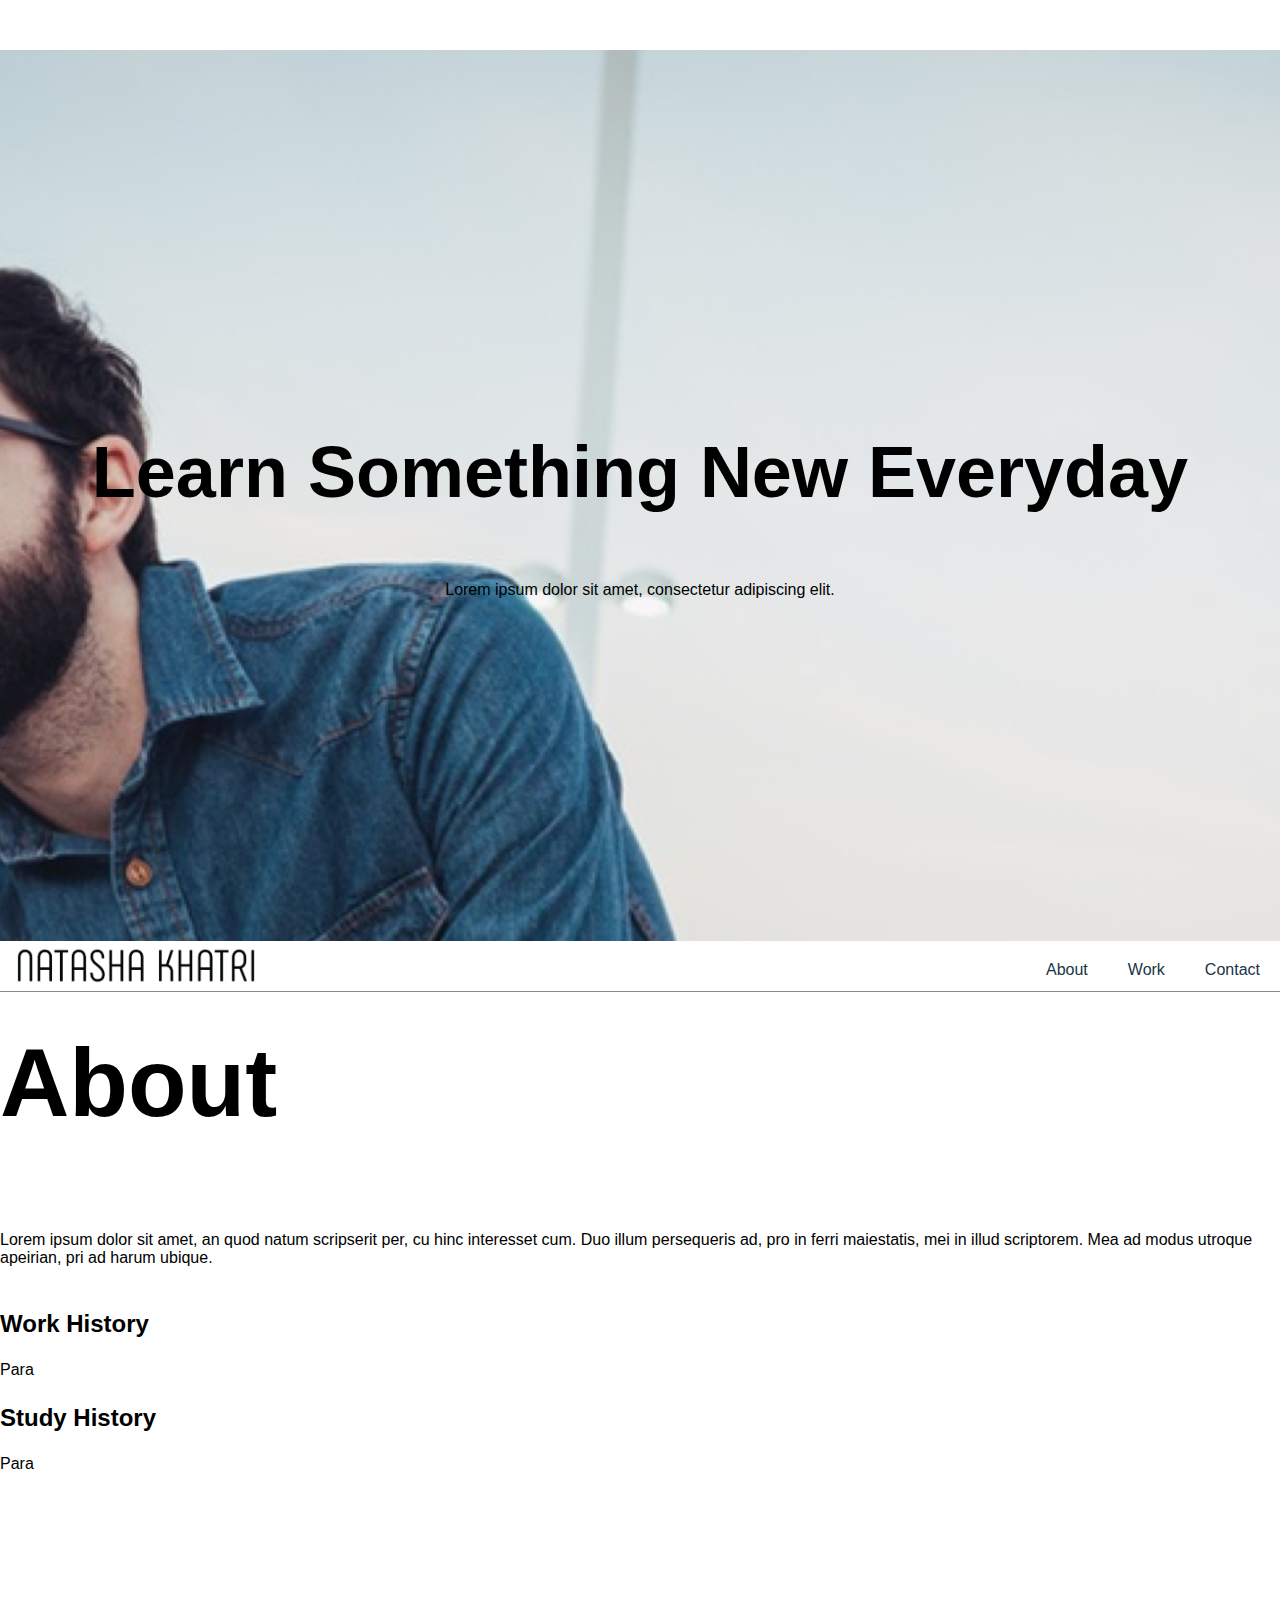
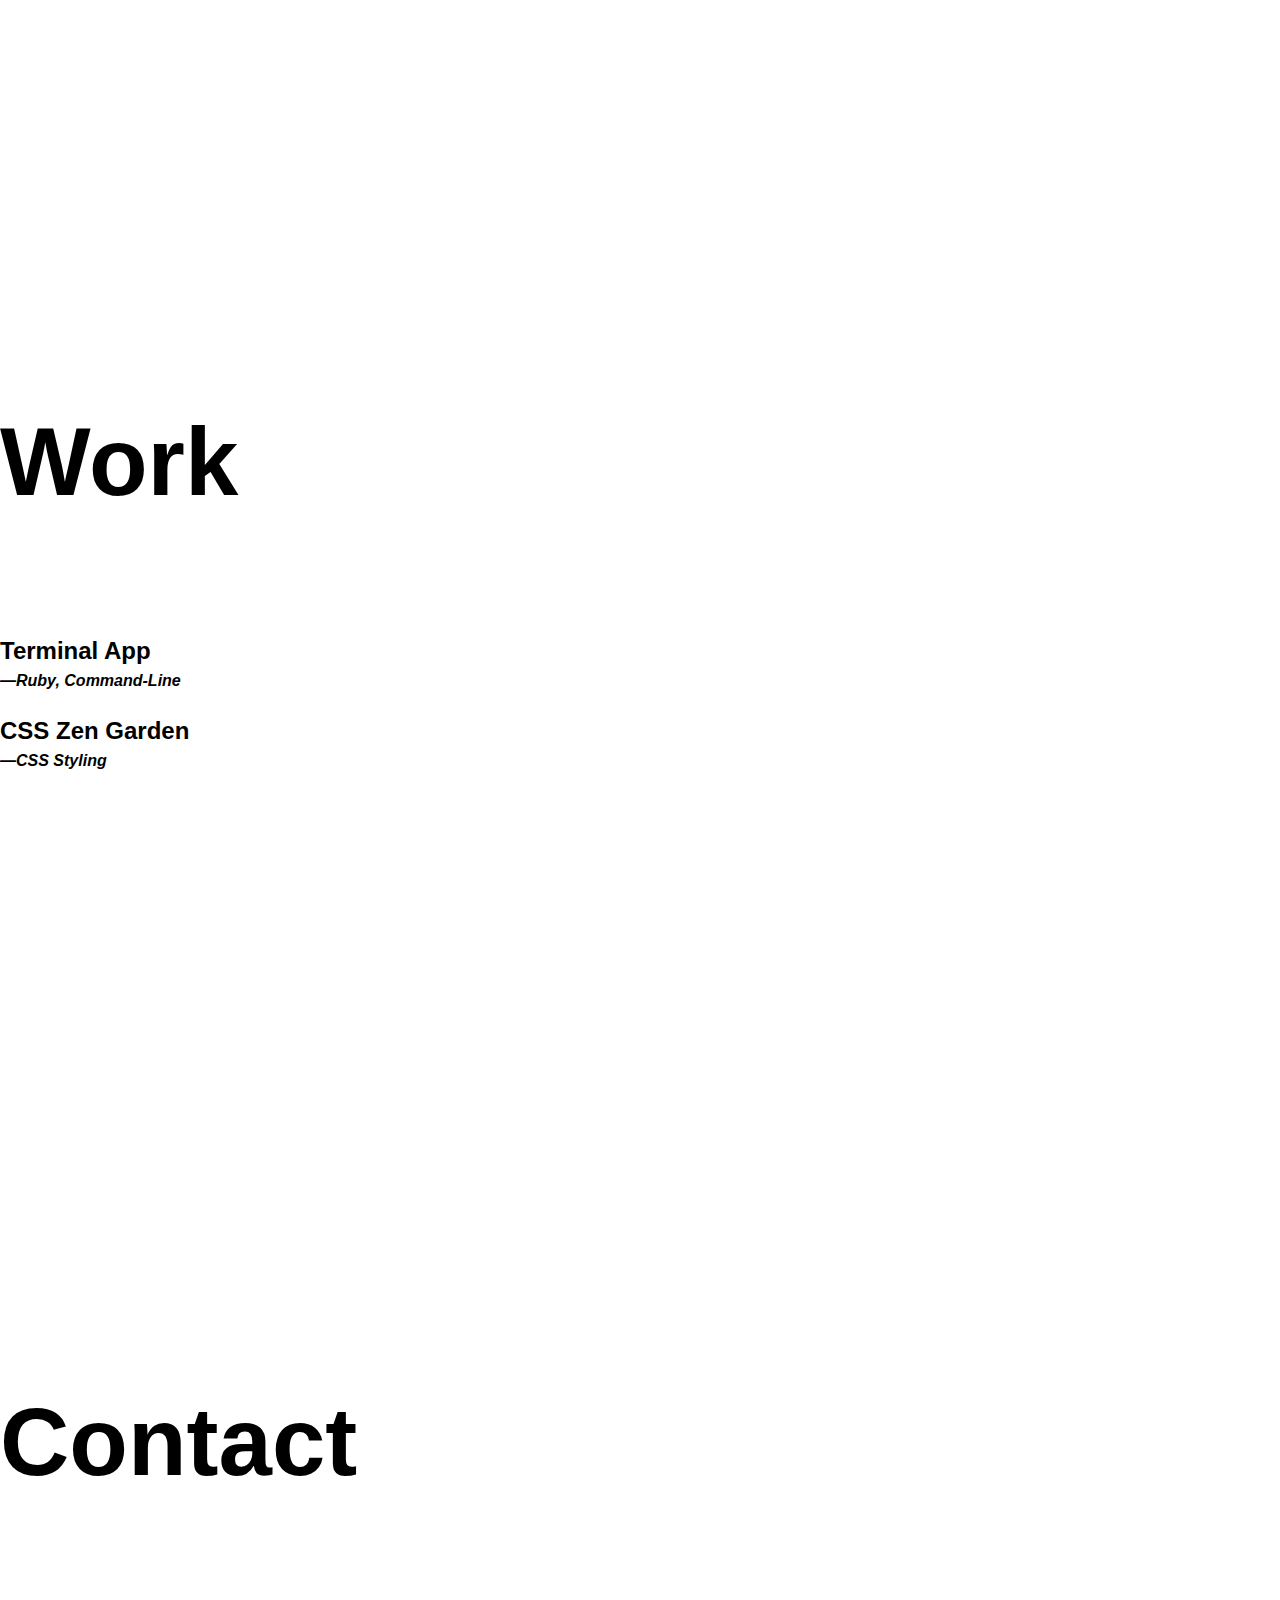
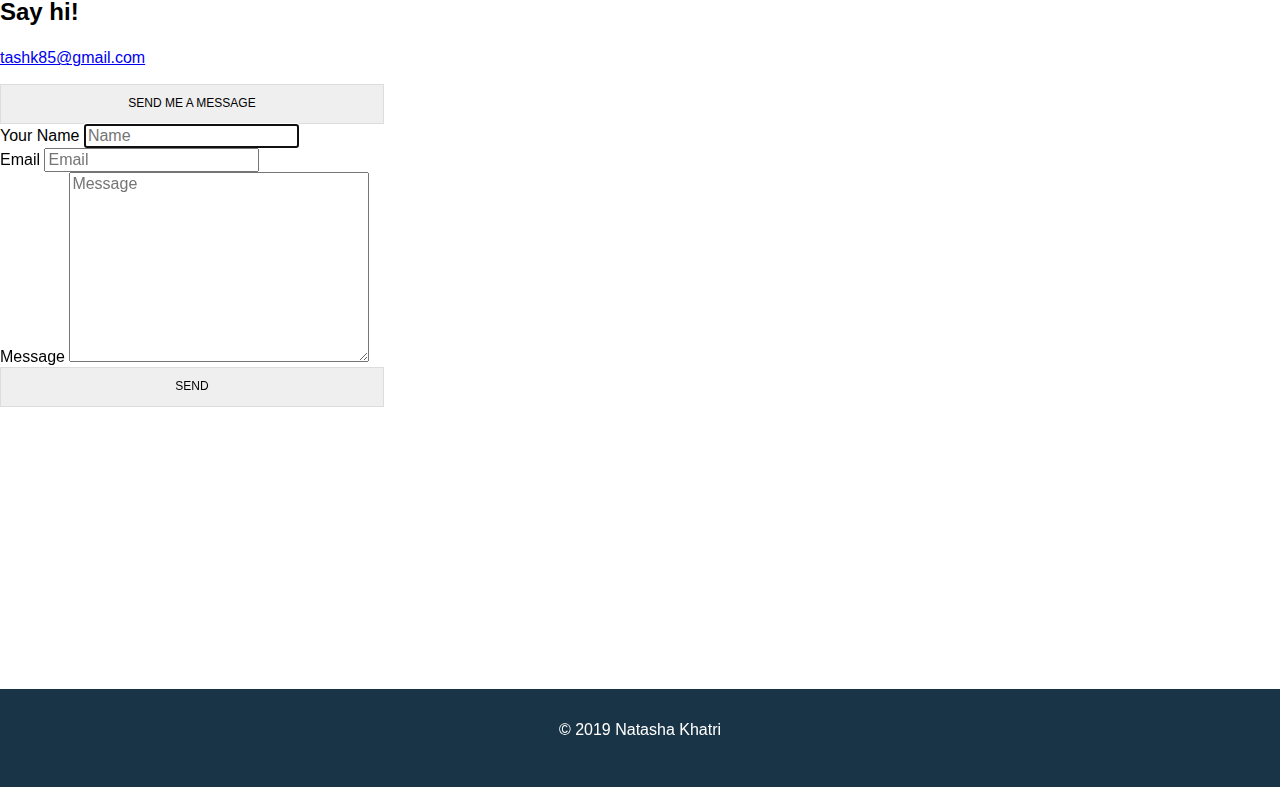
==== index.html @ 78e42b82 "changed structure of file saving" ====
<!DOCTYPE html>
<html lang="en">
<head>
    <meta charset="utf-8">
    <meta http-equiv="X-UA-Compatible" content="IE=edge">
    <title>Natasha Khatri | Junior Web Developer</title>
    <meta name="viewport" content="width=device-width, initial-scale=1">
    <link rel="stylesheet" type="text/css" media="screen" href="./css/normalize.css">
    <link rel="stylesheet" type="text/css" media="screen" href="./css/main.css">
    <link rel="stylesheet" href="https://use.fontawesome.com/releases/v5.7.2/css/all.css" integrity="sha384-fnmOCqbTlWIlj8LyTjo7mOUStjsKC4pOpQbqyi7RrhN7udi9RwhKkMHpvLbHG9Sr" crossorigin="anonymous">
    <link rel="icon" href="./images/nk-favicon.ico" type="image/x-icon">
</head>
<body>
    <!-- Header section  -->
    <header>
        <nav class="navBar">
            <nav class="wrapper">
                <!-- Logo -->
                <div class="logo">
                    <a href="index.html">
                        <img src="./images/Natasha_Khatri_Logo.png" alt="Natasha's logo" />
                    </a>
                </div>
                <input type="checkbox" id="menu-toggle" />
                <label for="menu-toggle" class="label-toggle">
                    <i class="fas fa-bars"></i>
                </label>
                <!-- Navigation Menu Links -->
                <ul>
                    <li><a href="#about">About</a></li>
                    <li><a href="#work">Work</a></li>
                    <li><a href="#contact">Contact</a></li>
                </ul>
            </nav>
        </nav>
    </header>
    
    <!-- main content section -->
    <main>
        <!-- Main banner section -->
        <section id="banner">
            <div class="headline-text">
                <h1>Learn Something New Everyday</h1>
                <p>Lorem ipsum dolor sit amet, consectetur adipiscing elit.</p>
            </div>
        </section>

        <!-- About section -->
        <section id="about">
            <div class="heading">
                <h2>About</h2>
            </div>
            <div>
                <p>Lorem ipsum dolor sit amet, an quod natum scripserit per, cu hinc interesset cum. Duo illum persequeris ad, pro in ferri maiestatis, mei in illud scriptorem. Mea ad modus utroque apeirian, pri ad harum ubique.</p>
                <div class="image-container">
                        <img src="" alt="" />
                </div>
            </div>
            <div>
                <h3>Work History</h3>
                <p>Para</p>
                <h3>Study History</h3>
                <p>Para</p>
            </div>
        </section>
        
        <!-- Portfolio work section -->
        <section id="work">
            <div class="heading">
                <h2>Work</h2>
            </div>
            <div>
                <div>
                    <div class="image-container">
                            <img src="" alt="" />
                    </div>
                    <div>
                        <h3>Terminal App</h3>
                        <h4>—Ruby, Command-Line</h4>
                    </div>
                </div>
                <div>
                    <div class="image-container">
                            <img src="" alt="" />
                    </div>
                    <div>
                        <h3>CSS Zen Garden</h3>
                        <h4>—CSS Styling</h4>
                    </div>
                </div>
            </div>
        </section>
        
        <!-- Contact section -->
        <section id="contact">
            <div class="heading">
                <h2>Contact</h2>
            </div>
            <div>
                <h3>Say hi!</h3>
                <p><a href="mailto:tashk85@gmail.com">tashk85@gmail.com</a></p>
                <button>Send Me A Message</button>
            </div>
            <form id="contact-form" action="mailto:tashk85@gmail.com" method="post" enctype="text/plain">
                    <label for="name">Your Name</label>
                    <input type="text" name="name" placeholder="Name"  required="required" autofocus="autofocus" maxlength="50" /><br />
                    <label for="email">Email</label>
                    <input type="email" name="email" placeholder="Email" required="required" autofocus="autofocus" maxlength="50" /><br />
                    <label for="message">Message</label>
                    <textarea type="textarea" name="message" placeholder="Message" required="required" autofocus="autofocus" rows="10" cols="30"></textarea><br />
                    <button type="submit" autofocus="autofocus">SEND</button>
                </fieldset>
            </form>
            
            <!-- <div>
                <ul>
                    <li>Connect with me on LinkedIn</li>
                    <li>Follow me on Twitter</li>
                    <li>Read some blog posts on Medium</li>
                    <li>Check out my repos on Github</li>
                </ul>
            </div> -->
        </section>
    </main>
    
    <!-- footer section -->
    <footer>
        <p>&copy; 2019 Natasha Khatri</p>
        <ul class="social" role="presentation">
            <li><a href="https://www.linkedin.com/in/natasha-khatri-57562442" target="_blank"><i class="fab fa-linkedin-in"></i></a></li>
            <li><a href="https://github.com/tashk85" target="_blank"><i class="fab fa-github"></i></a></li>
            <li><a href="https://twitter.com/tashk85" target="_blank"><i class="fab fa-twitter"></i></a></li>
            <li><a href="https://medium.com/@tashk85" target="_blank"><i class="fab fa-medium-m"></i></a></li>
          </ul>
    </footer>

    <script src="nav_toggle.js"></script>
</body>
</html>
---- css/main.css ----
/* Universal Styles */
html {
  font-family: Arial, sans-serif;
  font-size: 16px;
}

body {
  width: 100%;
  min-width: 320px;
}

ul {
  padding: 0;
}

h1 {
  font-size: 4.5rem;
  font-weight: 800;
  line-height: 1.1;
  padding-bottom: 1.25rem;
}

h2 {
  font-size: 6rem;
  line-height: 1.1;
  padding-bottom: 1rem;
}

h3 {
  font-size: 1.5rem;
  line-height: 1.8;
  margin: 0;
}

h4 {
  font-size: 1rem;
  margin: 0;
  font-style: italic;
}

button {
  width: 30%;
  font-size: 0.75rem;
  border: 1px solid #dddddd;
  color: black;
  padding: 0.75rem 0 0.75rem 0;
  text-align: center;
  text-transform: uppercase;
  cursor: pointer;
}

button:hover {
  background-color: #016fd1;
  color: white;
  border: 1px solid #016fd1;
  transition: all 750ms;
  -webkit-transition: all 750ms;
}

/* Navigation menu */
.navBar {
  background-color: #fff;
  position: fixed;
  top: 0;
  z-index: 6;
  width: 100%;
  height: 50px;
  border-bottom: solid 1px #878c8f;
}
.navBar .wrapper {
  display: flex;
  margin: 0 auto;
}
.navBar .logo {
  display: flex;
  padding: 0.375rem 0 0 1rem;
}
.navBar .logo a {
  display: block;
}
.navBar .logo img {
  width: 15rem;
}
.navBar ul {
  margin: 0;
  margin-left: auto;
  list-style-type: none;
  display: flex;
  justify-content: flex-end;
}
.navBar ul li {
  display: block;
  padding: 20px;
}
.navBar a {
  color: #193446;
  text-decoration: none;
  transition: all 0.5s ease;
}
.navBar a:hover {
  color: #e2b49a;
}

#menu-toggle {
  display: none;
}

.label-toggle {
  display: none;
}

@media screen and (max-width: 768px) {
  nav ul a {
    color: #193446;
  }
  nav ul a:hover {
    background-color: #a1bbd0;
  }

  ul {
    background-color: #f4e7d7;
    position: relative;
    top: 2px;
    list-style-type: none;
    opacity: 0;
    text-align: center;
    transition: all 1s ease;
    width: 100%;
    padding: 0;
    visibility: hidden;
  }

  ul:last-child {
    border-bottom: 2px solid #193446;
  }

  #menu-toggle:checked ~ ul {
    opacity: 1;
    height: 100%;
    visibility: visible;
    flex-direction: column;
  }

  .label-toggle {
    cursor: pointer;
    display: block;
    position: fixed;
    top: 0;
    right: 0;
    height: 35px;
    margin-top: 1em;
    width: 35px;
  }

  .wrapper {
    flex-direction: column;
  }
}
main {
  margin-top: 50px;
}

#banner {
  height: 100vh;
  background: url("../images/glasses-bg.png");
  background-size: cover;
  background-position: center;
  background-repeat: no-repeat;
  display: flex;
  justify-content: center;
  align-items: center;
}

.headline-text {
  text-align: center;
}

#about {
  height: 100vh;
}

#work {
  height: 100vh;
}

#contact {
  height: 100vh;
}

footer {
  background-color: #193446;
  padding: 1rem 0;
}
footer p {
  color: #fff;
  text-align: center;
}
footer ul {
  display: flex;
  justify-content: center;
}
footer ul li {
  display: block;
  padding: 0 1rem;
  list-style-type: none;
}
footer li a {
  color: #fff;
}

/*# sourceMappingURL=main.css.map */
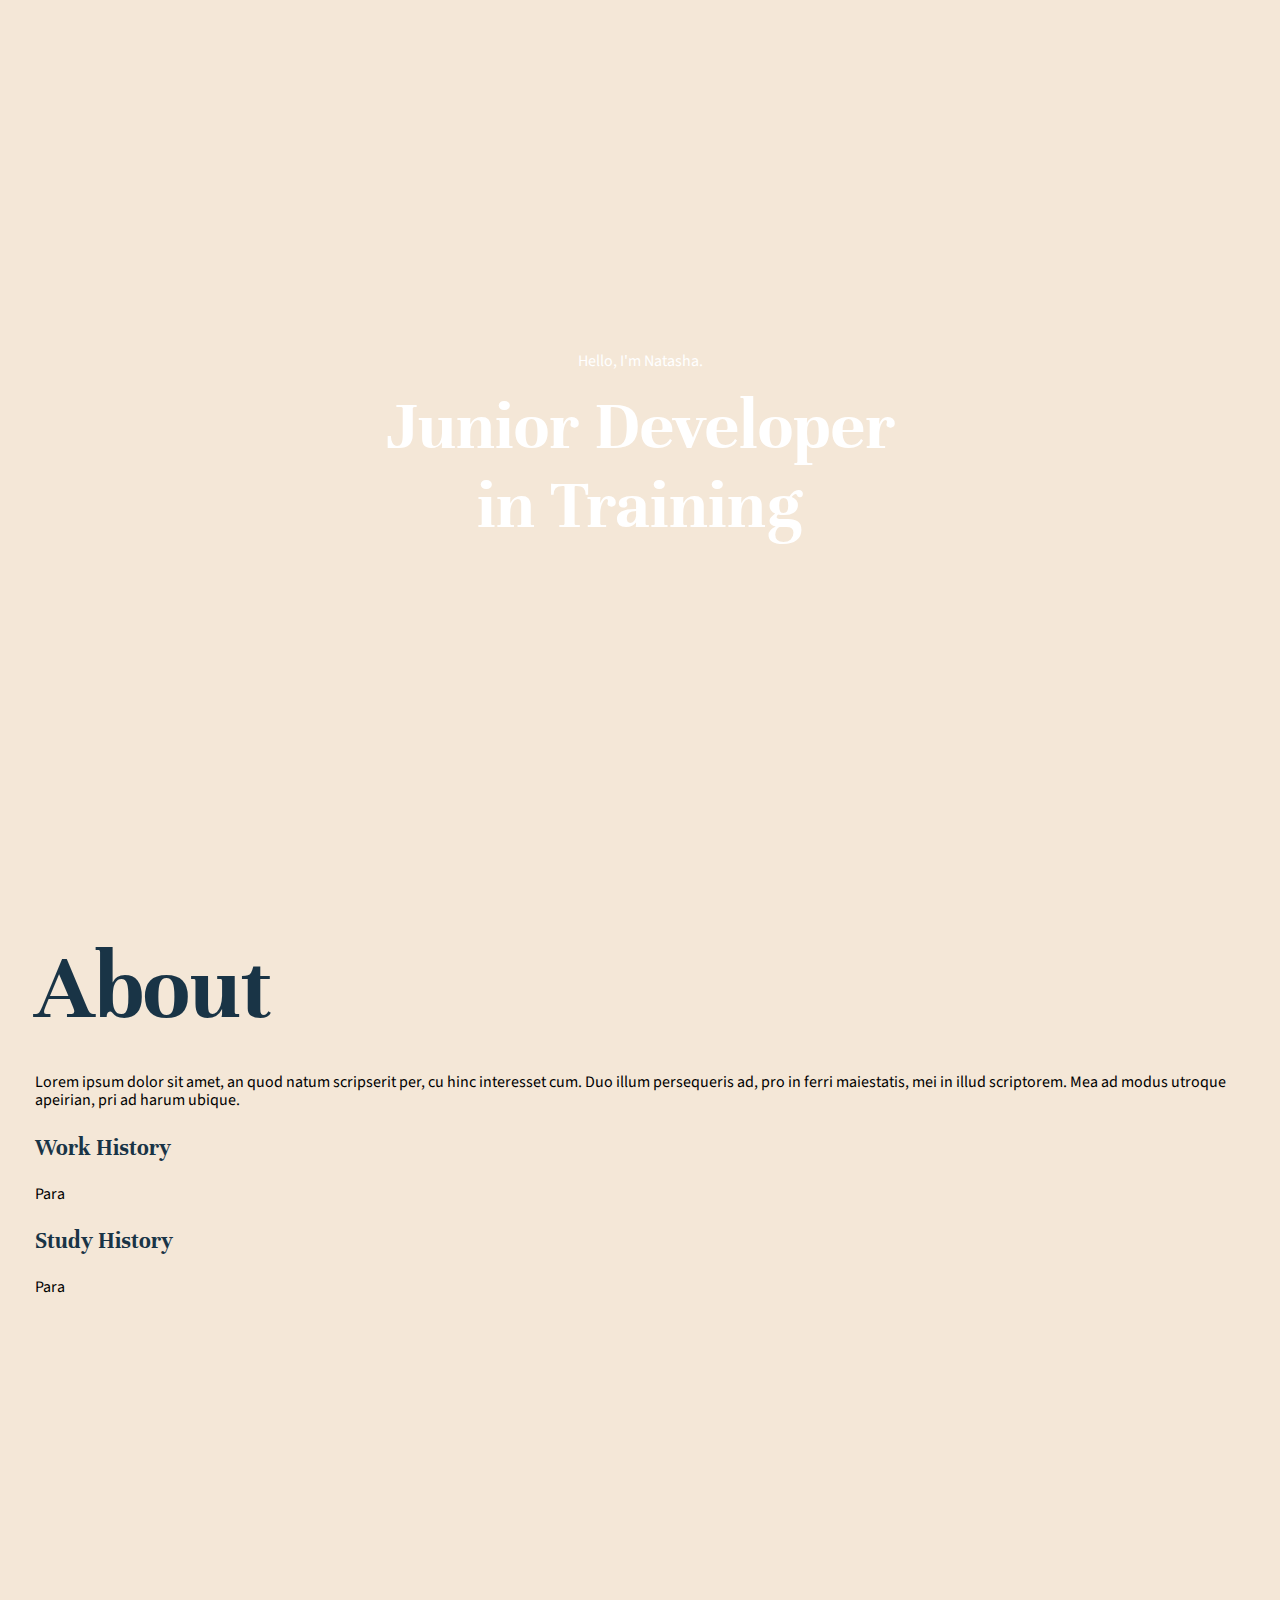
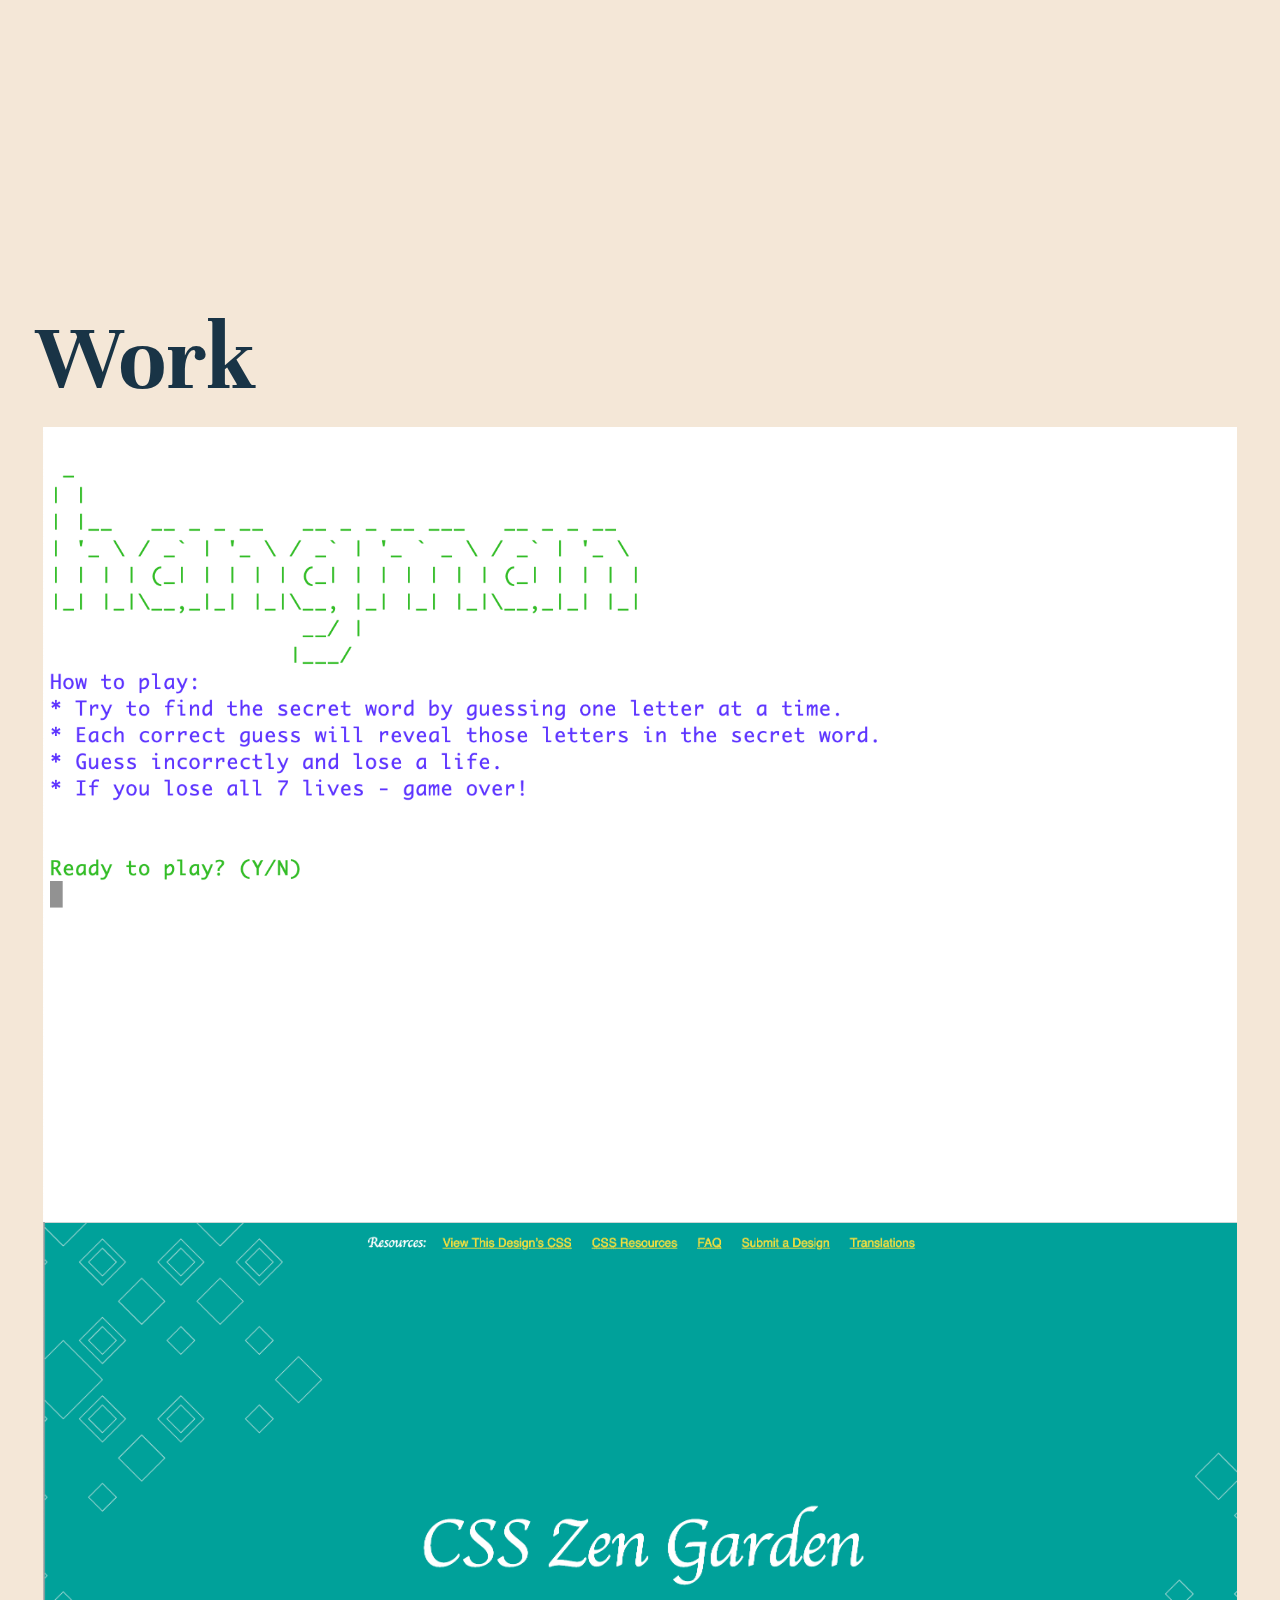
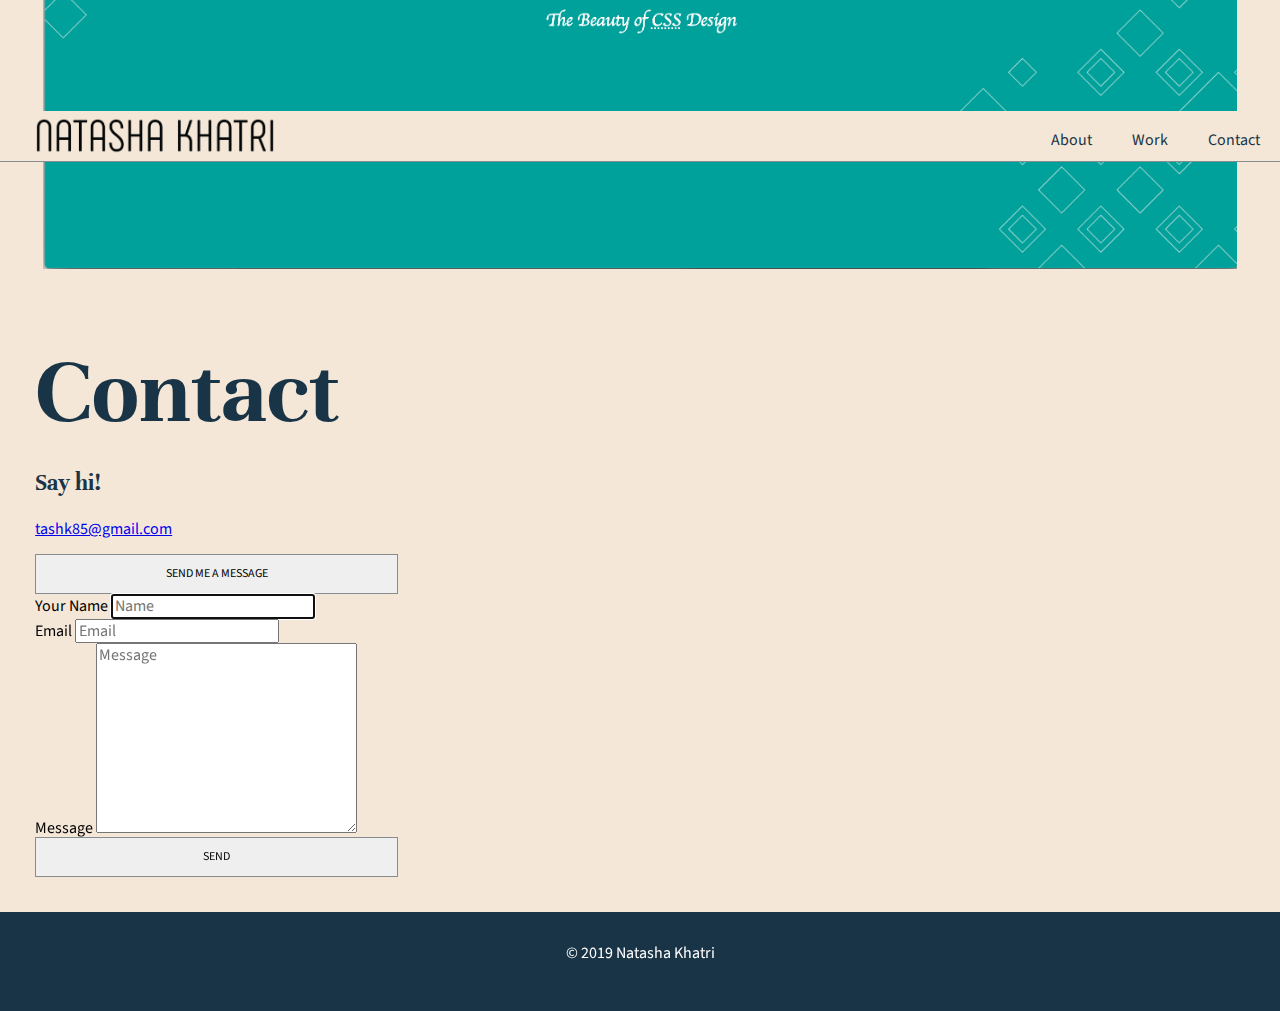
==== commit cb4b4386: "added flexbox to work images" ====
--- a/index.html
+++ b/index.html
@@ -4,11 +4,11 @@
     <meta charset="utf-8">
     <meta http-equiv="X-UA-Compatible" content="IE=edge">
     <title>Natasha Khatri | Junior Web Developer</title>
-    <meta name="viewport" content="width=device-width, initial-scale=1">
-    <link rel="stylesheet" type="text/css" media="screen" href="./css/normalize.css">
-    <link rel="stylesheet" type="text/css" media="screen" href="./css/main.css">
-    <link rel="stylesheet" href="https://use.fontawesome.com/releases/v5.7.2/css/all.css" integrity="sha384-fnmOCqbTlWIlj8LyTjo7mOUStjsKC4pOpQbqyi7RrhN7udi9RwhKkMHpvLbHG9Sr" crossorigin="anonymous">
-    <link rel="icon" href="./images/nk-favicon.ico" type="image/x-icon">
+    <meta name="viewport" content="width=device-width, initial-scale=1" />
+    <link rel="stylesheet" type="text/css" media="screen" href="./css/normalize.css" />
+    <link rel="stylesheet" type="text/css" media="screen" href="./css/main.css" />
+    <link rel="stylesheet" href="https://use.fontawesome.com/releases/v5.7.2/css/all.css" integrity="sha384-fnmOCqbTlWIlj8LyTjo7mOUStjsKC4pOpQbqyi7RrhN7udi9RwhKkMHpvLbHG9Sr" crossorigin="anonymous" />
+    <link rel="icon" href="./images/nk-favicon.ico" type="image/x-icon" />
 </head>
 <body>
     <!-- Header section  -->
@@ -40,8 +40,8 @@
         <!-- Main banner section -->
         <section id="banner">
             <div class="headline-text">
-                <h1>Learn Something New Everyday</h1>
-                <p>Lorem ipsum dolor sit amet, consectetur adipiscing elit.</p>
+                <p>Hello, I'm Natasha.</p>
+                <h1>Junior Developer <br />in Training</h1>
             </div>
         </section>
 
@@ -69,21 +69,21 @@
             <div class="heading">
                 <h2>Work</h2>
             </div>
-            <div>
-                <div>
+            <div class="works-row">
+                <div class="works-column">
                     <div class="image-container">
-                            <img src="" alt="" />
+                            <img src="images/hangman_terminal_app.png" alt="Hangman app welcome message" />
                     </div>
-                    <div>
+                    <div class="works-overlay">
                         <h3>Terminal App</h3>
                         <h4>—Ruby, Command-Line</h4>
                     </div>
                 </div>
-                <div>
+                <div class="works-column">
                     <div class="image-container">
-                            <img src="" alt="" />
+                            <img src="images/css_zen_home.png" alt="CSS Zen Garden page" />
                     </div>
-                    <div>
+                    <div class="works-overlay">
                         <h3>CSS Zen Garden</h3>
                         <h4>—CSS Styling</h4>
                     </div>
@@ -134,6 +134,5 @@
           </ul>
     </footer>
 
-    <script src="nav_toggle.js"></script>
 </body>
 </html>--- a/css/main.css
+++ b/css/main.css
@@ -1,47 +1,77 @@
-/* Universal Styles */
+@import url("https://fonts.googleapis.com/css?family=Source+Sans+Pro:400,600|Unna:400i,700");
+/*Color Variables*/
+/************** Universal Styles **************/
 html {
-  font-family: Arial, sans-serif;
+  font-family: "Source Sans Pro", Verdana, sans-serif;
   font-size: 16px;
 }
 
 body {
   width: 100%;
   min-width: 320px;
+  background-color: #f4e7d7;
 }
 
 ul {
   padding: 0;
 }
 
+h1, h2, h3, h4 {
+  font-family: "Unna", serif;
+  font-weight: 700;
+  margin: 0;
+}
+
 h1 {
-  font-size: 4.5rem;
+  font-size: 2rem;
   font-weight: 800;
   line-height: 1.1;
   padding-bottom: 1.25rem;
 }
 
 h2 {
-  font-size: 6rem;
+  font-size: 2rem;
   line-height: 1.1;
   padding-bottom: 1rem;
+  color: #193446;
 }
 
 h3 {
   font-size: 1.5rem;
   line-height: 1.8;
   margin: 0;
+  color: #193446;
 }
 
 h4 {
   font-size: 1rem;
   margin: 0;
   font-style: italic;
+  color: #193446;
+}
+
+/* heading sizes for screens above 768px */
+@media only screen and (min-width: 768px) {
+  h1 {
+    font-size: 4.5rem;
+  }
+
+  h2 {
+    font-size: 6rem;
+  }
+}
+.image-container {
+  overflow: hidden;
+}
+.image-container img {
+  display: block;
+  max-width: 100%;
 }
 
 button {
   width: 30%;
   font-size: 0.75rem;
-  border: 1px solid #dddddd;
+  border: 1px solid #878c8f;
   color: black;
   padding: 0.75rem 0 0.75rem 0;
   text-align: center;
@@ -50,16 +80,16 @@
 }
 
 button:hover {
-  background-color: #016fd1;
+  background-color: #a1bbd0;
   color: white;
-  border: 1px solid #016fd1;
+  border: 1px solid #a1bbd0;
   transition: all 750ms;
   -webkit-transition: all 750ms;
 }
 
-/* Navigation menu */
+/************** Navigation menu **************/
 .navBar {
-  background-color: #fff;
+  background-color: #f4e7d7;
   position: fixed;
   top: 0;
   z-index: 6;
@@ -73,7 +103,7 @@
 }
 .navBar .logo {
   display: flex;
-  padding: 0.375rem 0 0 1rem;
+  padding: 0.375rem 0 0 2.1875rem;
 }
 .navBar .logo a {
   display: block;
@@ -109,15 +139,9 @@
   display: none;
 }
 
+/* Navigation menu for screens up to 768px wide */
 @media screen and (max-width: 768px) {
-  nav ul a {
-    color: #193446;
-  }
-  nav ul a:hover {
-    background-color: #a1bbd0;
-  }
-
-  ul {
+  nav ul {
     background-color: #f4e7d7;
     position: relative;
     top: 2px;
@@ -129,9 +153,14 @@
     padding: 0;
     visibility: hidden;
   }
-
-  ul:last-child {
+  nav ul:last-child {
     border-bottom: 2px solid #193446;
+  }
+  nav ul a {
+    color: #193446;
+  }
+  nav ul a:hover {
+    background-color: #a1bbd0;
   }
 
   #menu-toggle:checked ~ ul {
@@ -156,15 +185,32 @@
     flex-direction: column;
   }
 }
-main {
-  margin-top: 50px;
-}
-
+/************** main content **************/
+/* main tag styling to avoid hiding headings under nav menu */
+main :target::before {
+  content: "";
+  display: block;
+  height: 50px;
+  /* fixed header height*/
+  margin: -50px 0 0;
+  /* negative fixed header height */
+}
+
+#about, #work, #contact {
+  padding: 1.5rem;
+}
+
+@media only screen and (min-width: 768px) {
+  #about, #work, #contact {
+    padding: 2.2rem;
+  }
+}
+/************** banner section **************/
 #banner {
   height: 100vh;
-  background: url("../images/glasses-bg.png");
+  background: url("../images/amazing-animals-avian-1921336.jpg");
   background-size: cover;
-  background-position: center;
+  background-position: top;
   background-repeat: no-repeat;
   display: flex;
   justify-content: center;
@@ -173,20 +219,63 @@
 
 .headline-text {
   text-align: center;
-}
-
+  color: #fff;
+}
+
+/************** about section **************/
 #about {
   height: 100vh;
 }
 
-#work {
-  height: 100vh;
-}
-
-#contact {
-  height: 100vh;
-}
-
+/************** work section **************/
+#work .works-row {
+  display: flex;
+  display: -ms-flexbox;
+  /* IE10 */
+  flex-wrap: wrap;
+  -ms-flex-wrap: wrap;
+  /* IE10 */
+  padding: 0 4px;
+}
+#work .works-column {
+  position: relative;
+  flex: 100%;
+  max-width: 100%;
+  padding: 0 4px;
+}
+#work .works-column .image-container {
+  display: block;
+  width: 100%;
+  height: auto;
+}
+#work .works-column .works-overlay {
+  position: absolute;
+  top: 0;
+  left: 0;
+  height: 100%;
+  background: #193446;
+  background: #1934467b;
+  /* Black see-through */
+  color: #f4e7d7;
+  width: 100%;
+  transition: 0.5s ease;
+  opacity: 0;
+  color: #fff;
+  text-align: center;
+}
+#work .works-column:hover .works-overlay {
+  opacity: 1;
+}
+
+@media only screen and (min-width: 768px) {
+  .works-column {
+    flex: 50%;
+    max-width: 50%;
+    padding: 0 4px;
+  }
+}
+/************** contact section **************/
+/************** footer styling **************/
 footer {
   background-color: #193446;
   padding: 1rem 0;
@@ -204,8 +293,11 @@
   padding: 0 1rem;
   list-style-type: none;
 }
-footer li a {
+footer .social li a {
   color: #fff;
 }
+footer .social li a:hover {
+  color: #a1bbd0;
+}
 
 /*# sourceMappingURL=main.css.map */
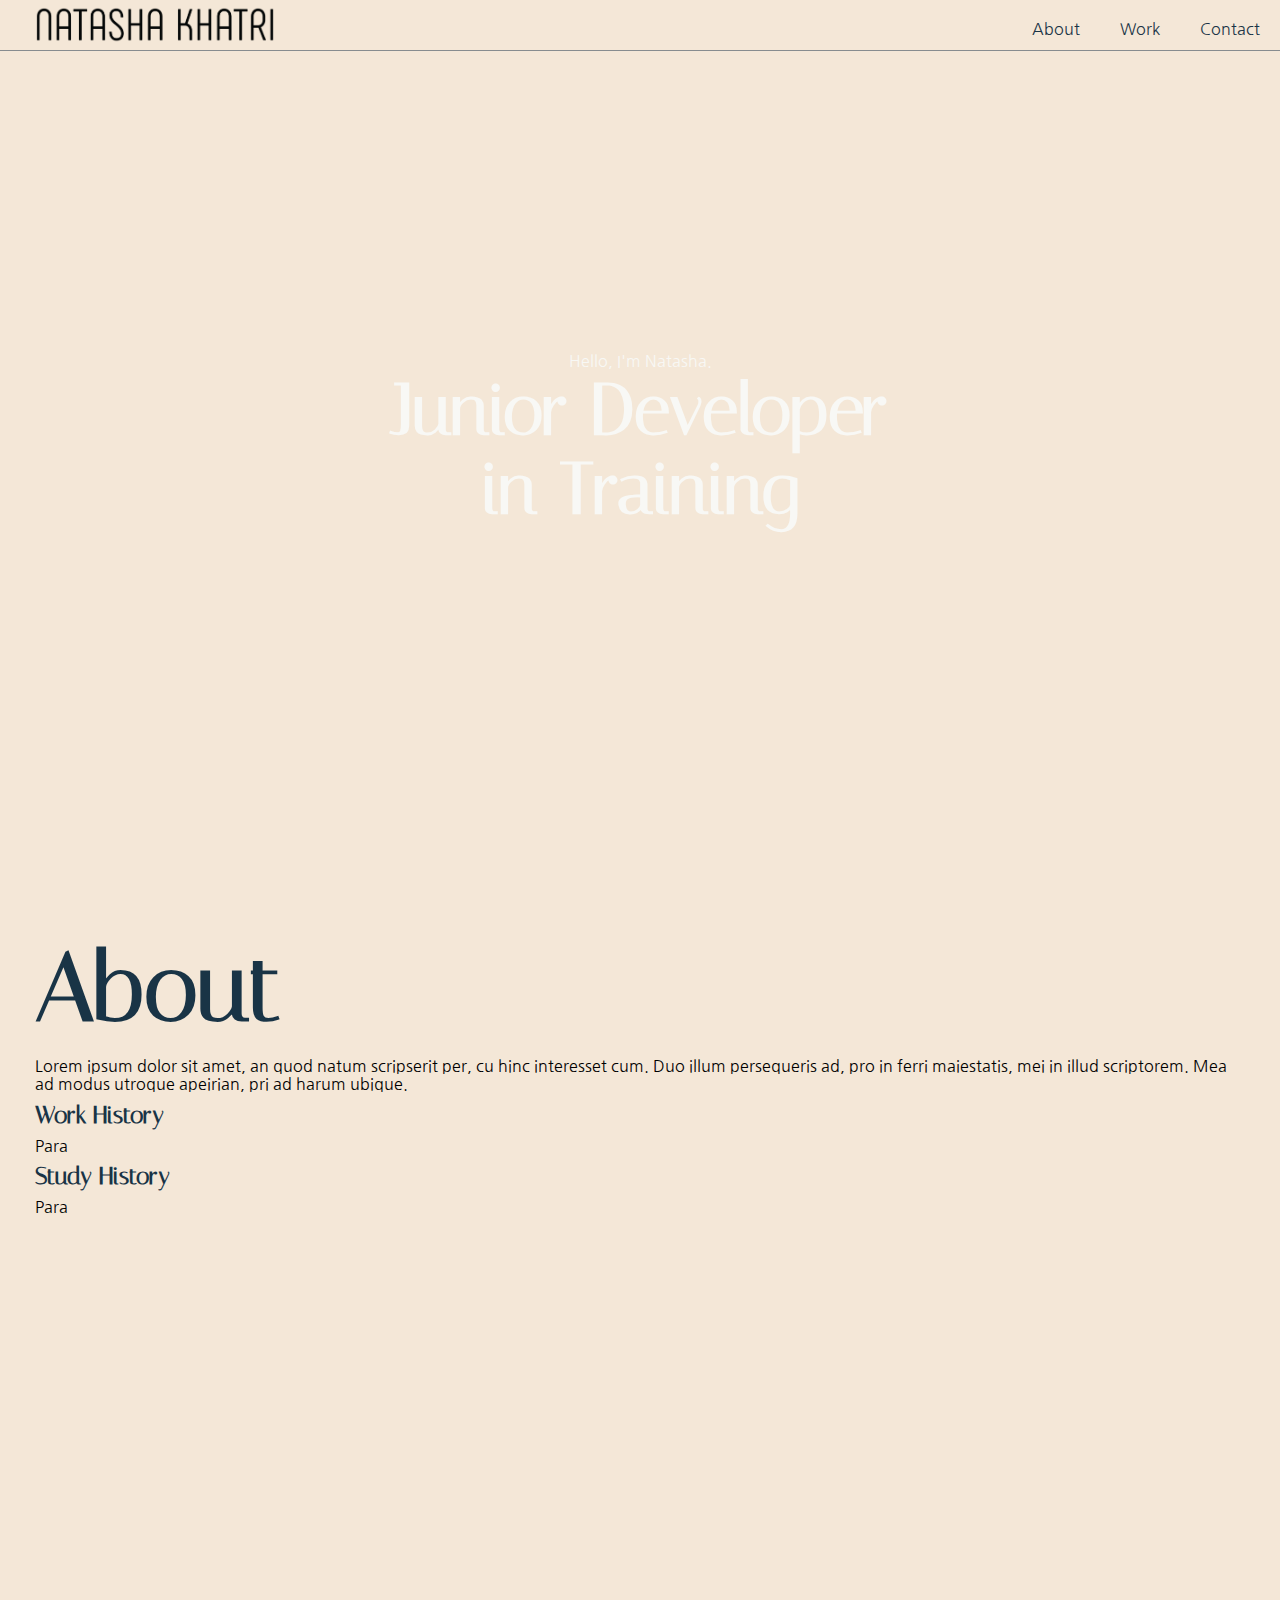
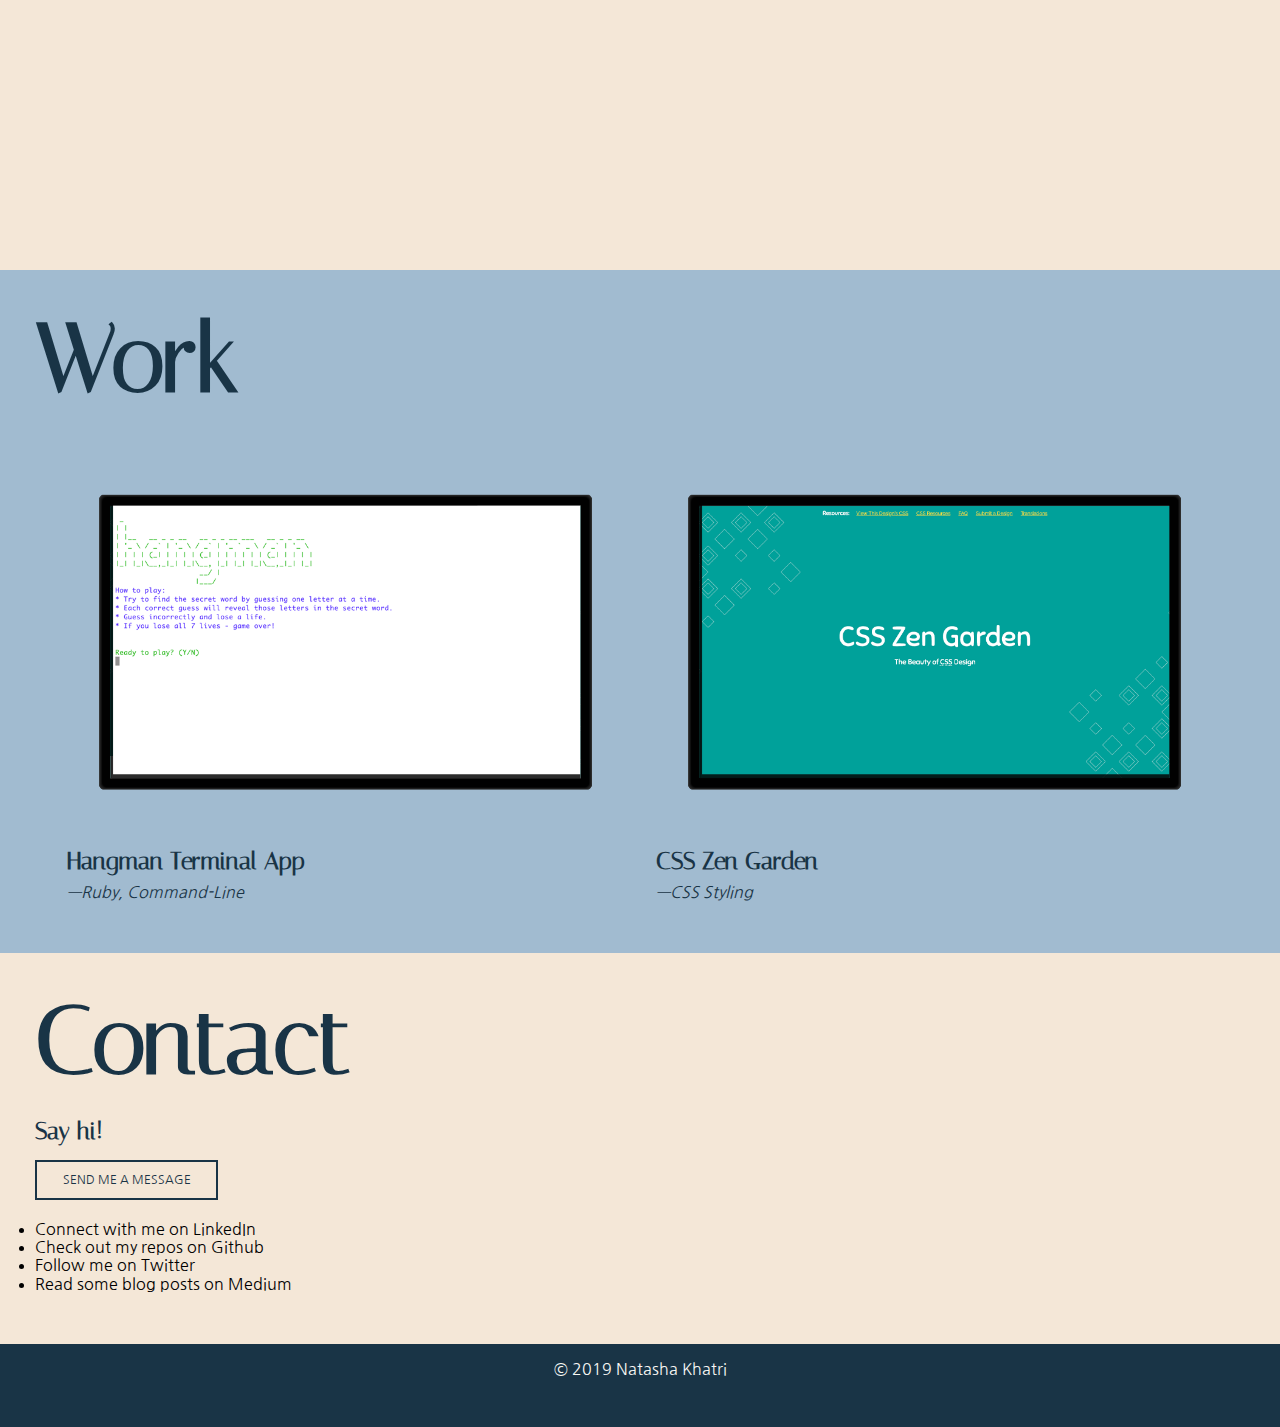
==== commit 7b313104: "Flexbox working properly for projects section" ====
--- a/index.html
+++ b/index.html
@@ -69,24 +69,30 @@
             <div class="heading">
                 <h2>Work</h2>
             </div>
-            <div class="works-row">
-                <div class="works-column">
-                    <div class="image-container">
-                            <img src="images/hangman_terminal_app.png" alt="Hangman app welcome message" />
-                    </div>
-                    <div class="works-overlay">
-                        <h3>Terminal App</h3>
-                        <h4>—Ruby, Command-Line</h4>
-                    </div>
-                </div>
-                <div class="works-column">
-                    <div class="image-container">
-                            <img src="images/css_zen_home.png" alt="CSS Zen Garden page" />
-                    </div>
-                    <div class="works-overlay">
-                        <h3>CSS Zen Garden</h3>
-                        <h4>—CSS Styling</h4>
-                    </div>
+            <div class="works-container">
+                <div class="works-row">
+                    <a href="hangman.html">
+                        <div class="works-column">
+                            <div class="image-container">
+                                <img src="images/hangman_terminal_app_feat.png" alt="Hangman app welcome message" />
+                            </div>
+                            <div class="works-overlay">
+                                <h3>Hangman Terminal App</h3>
+                                <p>—Ruby, Command-Line</p>
+                            </div>
+                        </div>
+                    </a>
+                    <a href="css_zen_garden.html">
+                        <div class="works-column">
+                            <div class="image-container">
+                                    <img src="images/css_zen_home_feat.png" alt="CSS Zen Garden page" />
+                            </div>
+                            <div class="works-overlay">
+                                <h3>CSS Zen Garden</h3>
+                                <p>—CSS Styling</p>
+                            </div>
+                        </div>
+                    </a>
                 </div>
             </div>
         </section>
@@ -98,28 +104,19 @@
             </div>
             <div>
                 <h3>Say hi!</h3>
-                <p><a href="mailto:tashk85@gmail.com">tashk85@gmail.com</a></p>
-                <button>Send Me A Message</button>
+                <div class="btn-main">
+                    <a class="button" href="mailto:tashk85@gmail.com">Send Me A Message</a>
+                </div>
             </div>
-            <form id="contact-form" action="mailto:tashk85@gmail.com" method="post" enctype="text/plain">
-                    <label for="name">Your Name</label>
-                    <input type="text" name="name" placeholder="Name"  required="required" autofocus="autofocus" maxlength="50" /><br />
-                    <label for="email">Email</label>
-                    <input type="email" name="email" placeholder="Email" required="required" autofocus="autofocus" maxlength="50" /><br />
-                    <label for="message">Message</label>
-                    <textarea type="textarea" name="message" placeholder="Message" required="required" autofocus="autofocus" rows="10" cols="30"></textarea><br />
-                    <button type="submit" autofocus="autofocus">SEND</button>
-                </fieldset>
-            </form>
             
-            <!-- <div>
+            <div>
                 <ul>
                     <li>Connect with me on LinkedIn</li>
+                    <li>Check out my repos on Github</li>
                     <li>Follow me on Twitter</li>
                     <li>Read some blog posts on Medium</li>
-                    <li>Check out my repos on Github</li>
                 </ul>
-            </div> -->
+            </div>
         </section>
     </main>
     
--- a/css/main.css
+++ b/css/main.css
@@ -1,9 +1,10 @@
-@import url("https://fonts.googleapis.com/css?family=Source+Sans+Pro:400,600|Unna:400i,700");
+@import url("https://fonts.googleapis.com/css?family=Italiana|Nanum+Gothic:400,700");
 /*Color Variables*/
 /************** Universal Styles **************/
 html {
-  font-family: "Source Sans Pro", Verdana, sans-serif;
+  font-family: "Nanum Gothic", sans-serif;
   font-size: 16px;
+  box-sizing: border-box;
 }
 
 body {
@@ -16,10 +17,13 @@
   padding: 0;
 }
 
-h1, h2, h3, h4 {
-  font-family: "Unna", serif;
+h1, h2, h3 {
+  font-family: "Italiana", serif;
+  margin: 0;
+}
+
+h4 {
   font-weight: 700;
-  margin: 0;
 }
 
 h1 {
@@ -50,6 +54,10 @@
   color: #193446;
 }
 
+p {
+  margin: 0;
+}
+
 /* heading sizes for screens above 768px */
 @media only screen and (min-width: 768px) {
   h1 {
@@ -68,21 +76,25 @@
   max-width: 100%;
 }
 
-button {
+.btn-main {
+  padding: 1rem 0;
+}
+
+.button {
   width: 30%;
   font-size: 0.75rem;
-  border: 1px solid #878c8f;
-  color: black;
-  padding: 0.75rem 0 0.75rem 0;
+  border: 2px solid #193446;
+  color: #193446;
+  padding: 0.75rem 1.6rem;
+  text-decoration: none;
   text-align: center;
   text-transform: uppercase;
   cursor: pointer;
 }
-
-button:hover {
-  background-color: #a1bbd0;
+.button:hover {
+  background-color: #193446;
   color: white;
-  border: 1px solid #a1bbd0;
+  border-bottom: 2px solid #a1bbd0;
   transition: all 750ms;
   -webkit-transition: all 750ms;
 }
@@ -219,7 +231,7 @@
 
 .headline-text {
   text-align: center;
-  color: #fff;
+  color: #f8f8f5;
 }
 
 /************** about section **************/
@@ -228,52 +240,79 @@
 }
 
 /************** work section **************/
+#work {
+  background-color: #a1bbd0;
+}
+#work .works-container {
+  margin: 0 auto;
+  max-width: 100%;
+  padding: 0 1rem;
+}
 #work .works-row {
   display: flex;
-  display: -ms-flexbox;
-  /* IE10 */
+  justify-content: center;
   flex-wrap: wrap;
-  -ms-flex-wrap: wrap;
-  /* IE10 */
-  padding: 0 4px;
+}
+#work .works-row a {
+  display: block;
+  margin: 0 auto;
+  text-decoration: none;
 }
 #work .works-column {
-  position: relative;
+  margin: 1rem;
+}
+
+.works-overlay {
+  display: block;
+  width: 100%;
+}
+.works-overlay p {
+  color: #193446;
+  font-style: italic;
+}
+
+@media only screen and (min-width: 768px) {
+  .works-row a {
+    width: 50%;
+  }
+}
+/************** works project pages **************/
+.project-text, .project-images {
+  padding: 1.5rem;
+}
+
+@media only screen and (min-width: 768px) {
+  .project-text, .project-images {
+    padding: 2.2rem;
+  }
+}
+.head-image {
+  height: 20rem;
+  background-size: cover;
+  background-position: top;
+  background-repeat: no-repeat;
+}
+.head-image.hangman {
+  background: url("../images/hangman_terminal_app.png");
+}
+.head-image.css_zen {
+  background: url("../images/css_zen_home.png");
+}
+
+.project-text ul {
+  padding-left: 1.5rem;
+}
+
+.project-images {
+  display: flex;
+  flex-wrap: wrap;
+}
+.project-images .image-container {
   flex: 100%;
   max-width: 100%;
-  padding: 0 4px;
-}
-#work .works-column .image-container {
-  display: block;
-  width: 100%;
-  height: auto;
-}
-#work .works-column .works-overlay {
-  position: absolute;
-  top: 0;
-  left: 0;
-  height: 100%;
-  background: #193446;
-  background: #1934467b;
-  /* Black see-through */
-  color: #f4e7d7;
-  width: 100%;
-  transition: 0.5s ease;
-  opacity: 0;
-  color: #fff;
-  text-align: center;
-}
-#work .works-column:hover .works-overlay {
-  opacity: 1;
-}
-
-@media only screen and (min-width: 768px) {
-  .works-column {
-    flex: 50%;
-    max-width: 50%;
-    padding: 0 4px;
-  }
-}
+  padding: 0.25rem;
+}
+
 /************** contact section **************/
 /************** footer styling **************/
 footer {
@@ -281,7 +320,7 @@
   padding: 1rem 0;
 }
 footer p {
-  color: #fff;
+  color: #f8f8f5;
   text-align: center;
 }
 footer ul {
@@ -294,7 +333,7 @@
   list-style-type: none;
 }
 footer .social li a {
-  color: #fff;
+  color: #f8f8f5;
 }
 footer .social li a:hover {
   color: #a1bbd0;
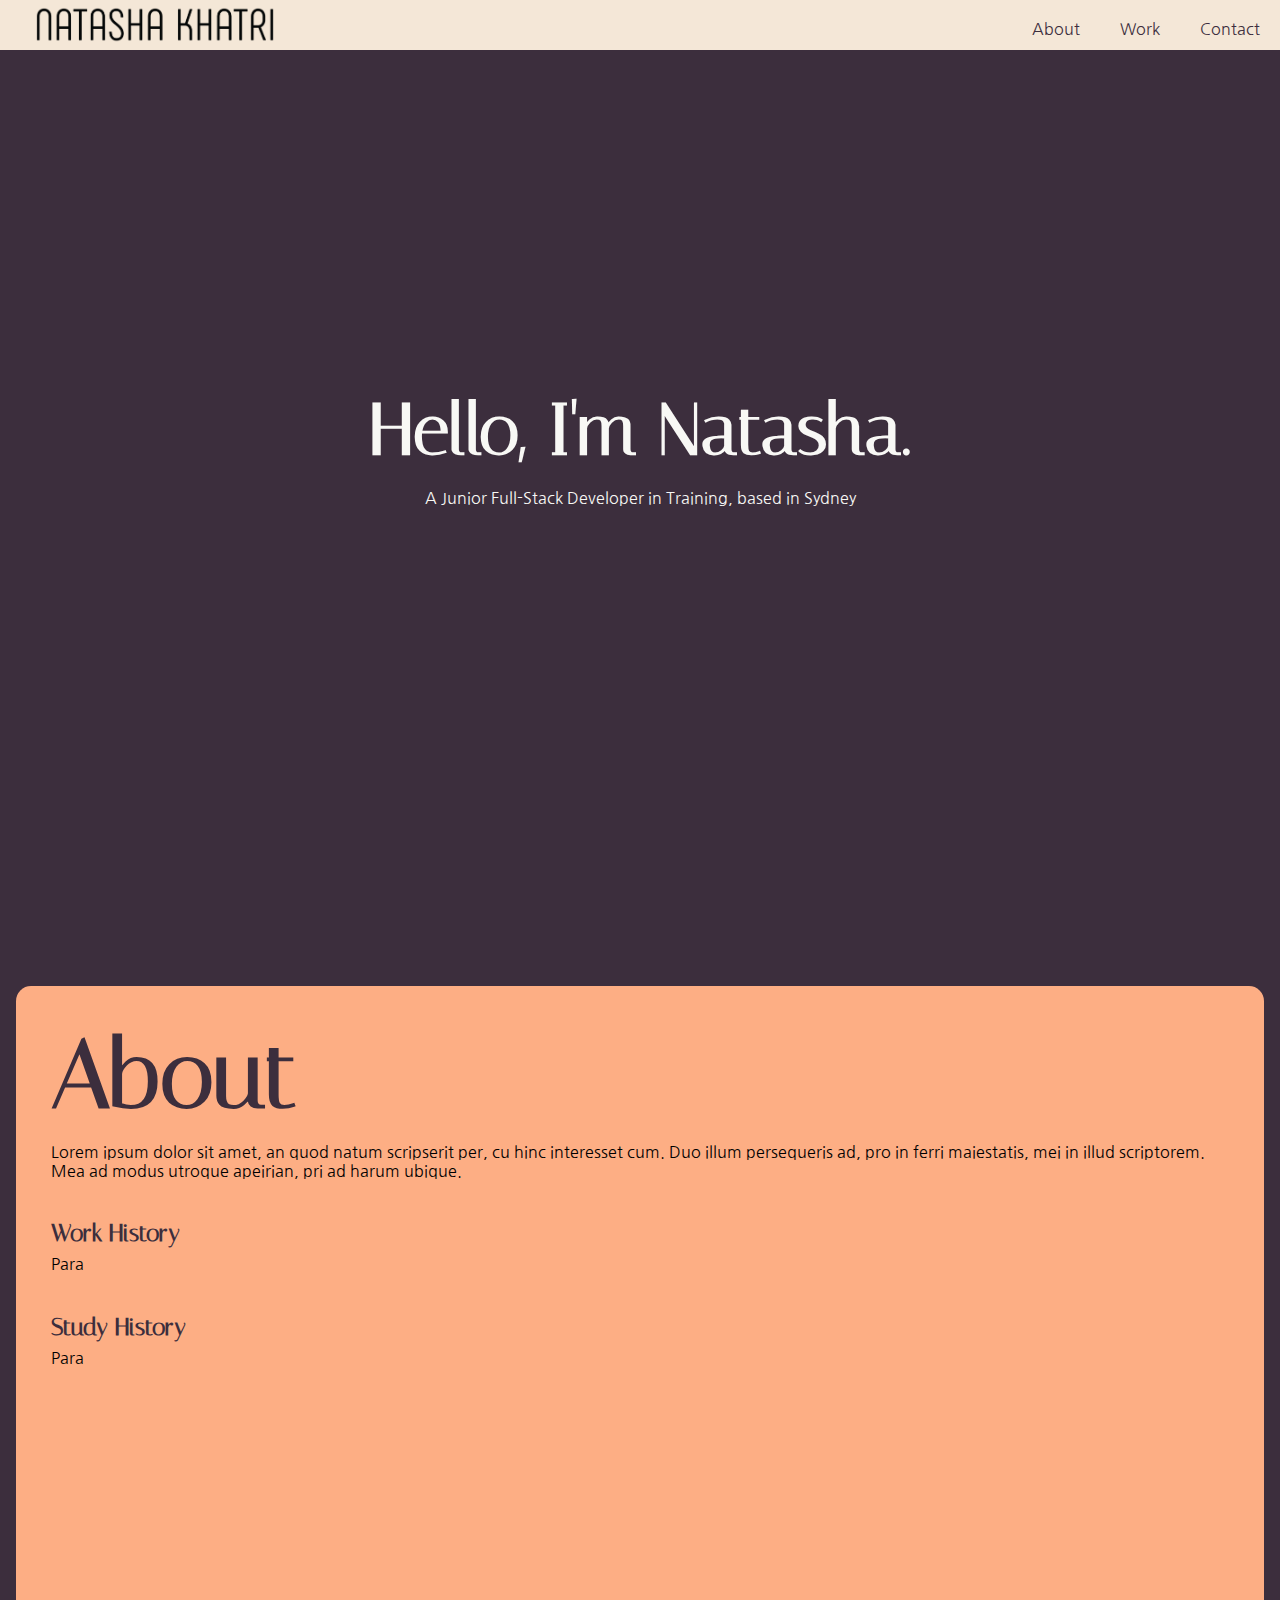
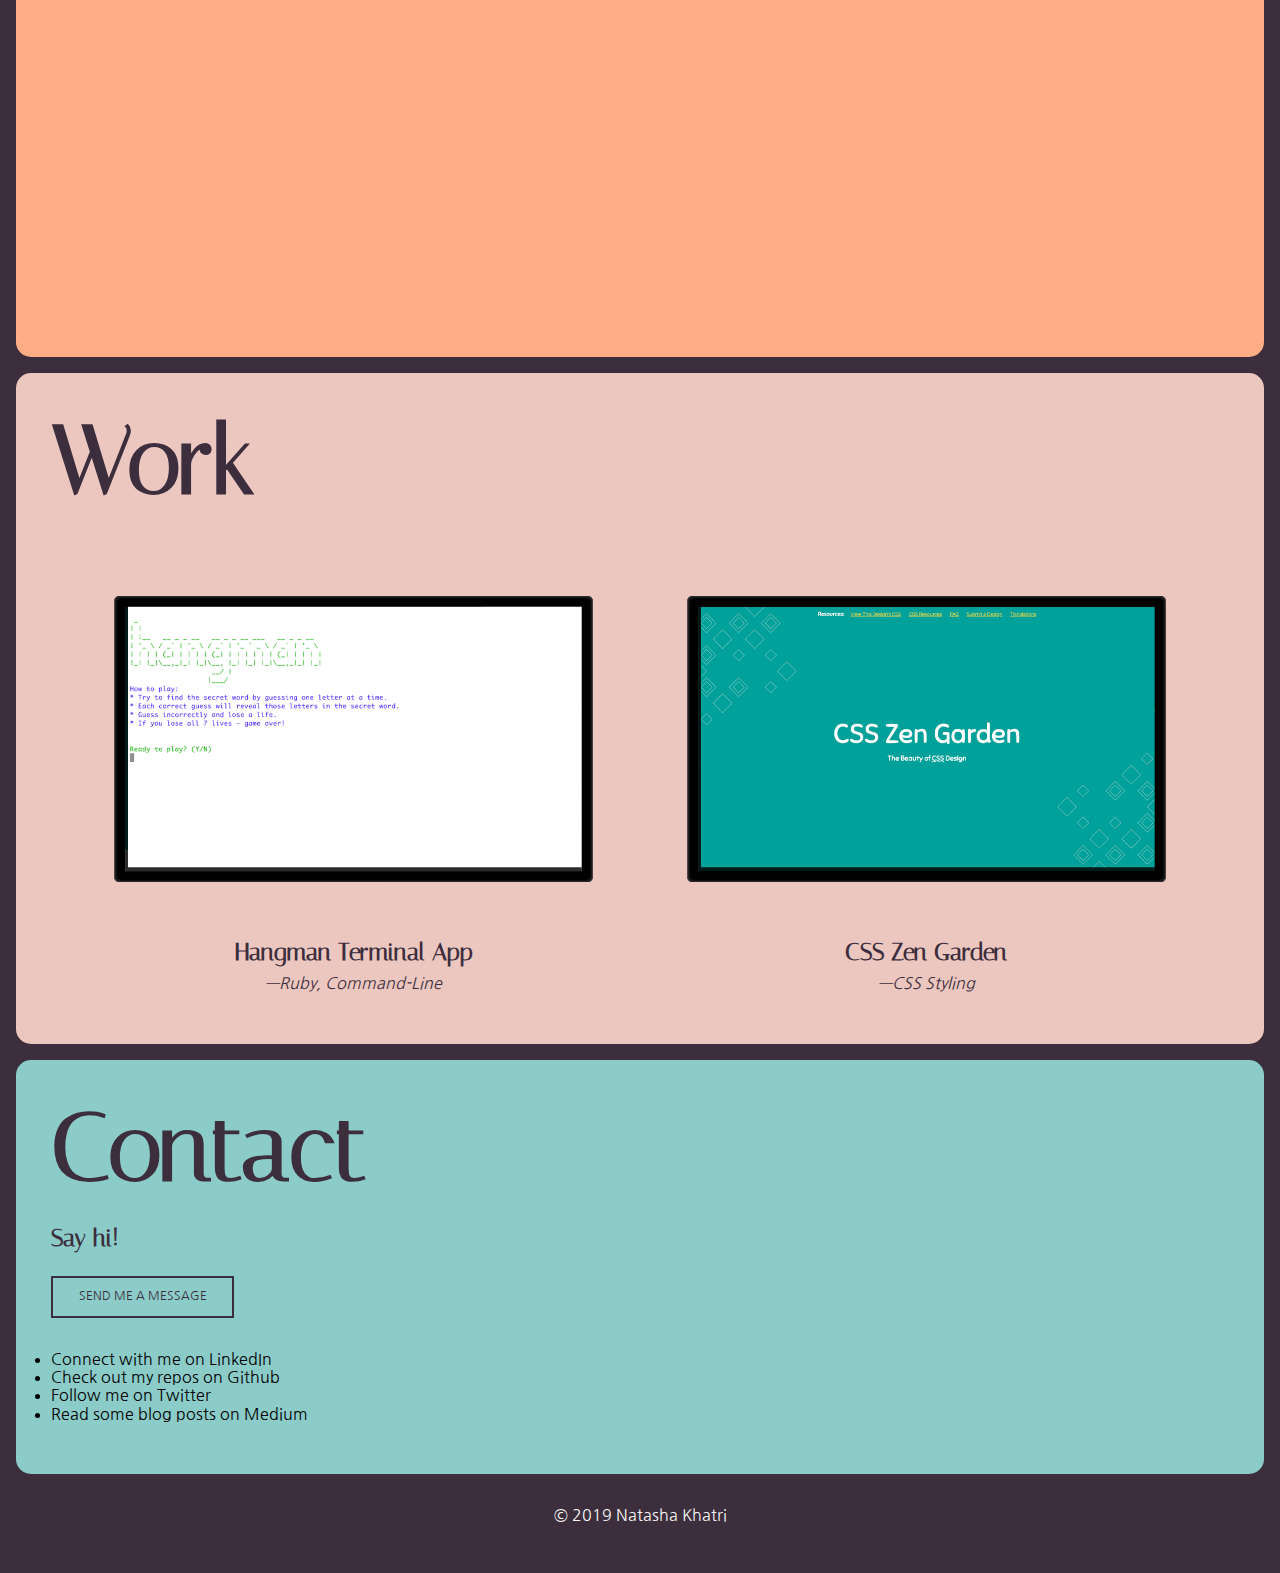
==== commit 0cd61570: "changes to styling for hangman and css zen garden pages" ====
--- a/index.html
+++ b/index.html
@@ -40,8 +40,11 @@
         <!-- Main banner section -->
         <section id="banner">
             <div class="headline-text">
-                <p>Hello, I'm Natasha.</p>
-                <h1>Junior Developer <br />in Training</h1>
+                <h1>Hello, I'm Natasha.</h1>
+                <p>A Junior Full-Stack Developer in Training, based in Sydney</p>
+                <div class="btn-main">
+                    <a class="button" href="#contact">Contact Me</a>
+                </div>
             </div>
         </section>
 
@@ -50,13 +53,13 @@
             <div class="heading">
                 <h2>About</h2>
             </div>
-            <div>
+            <div class="about-intro">
                 <p>Lorem ipsum dolor sit amet, an quod natum scripserit per, cu hinc interesset cum. Duo illum persequeris ad, pro in ferri maiestatis, mei in illud scriptorem. Mea ad modus utroque apeirian, pri ad harum ubique.</p>
                 <div class="image-container">
                         <img src="" alt="" />
                 </div>
             </div>
-            <div>
+            <div class="history-text">
                 <h3>Work History</h3>
                 <p>Para</p>
                 <h3>Study History</h3>
@@ -105,7 +108,7 @@
             <div>
                 <h3>Say hi!</h3>
                 <div class="btn-main">
-                    <a class="button" href="mailto:tashk85@gmail.com">Send Me A Message</a>
+                    <a class="button" href="mailto:tashk85@gmail.com" target="_blank">Send Me A Message</a>
                 </div>
             </div>
             
--- a/css/main.css
+++ b/css/main.css
@@ -10,7 +10,7 @@
 body {
   width: 100%;
   min-width: 320px;
-  background-color: #f4e7d7;
+  background-color: #3C2E3D;
 }
 
 ul {
@@ -37,21 +37,21 @@
   font-size: 2rem;
   line-height: 1.1;
   padding-bottom: 1rem;
-  color: #193446;
+  color: #3C2E3D;
 }
 
 h3 {
   font-size: 1.5rem;
   line-height: 1.8;
   margin: 0;
-  color: #193446;
+  color: #3C2E3D;
 }
 
 h4 {
   font-size: 1rem;
   margin: 0;
   font-style: italic;
-  color: #193446;
+  color: #3C2E3D;
 }
 
 p {
@@ -81,10 +81,10 @@
 }
 
 .button {
-  width: 30%;
+  display: inline-block;
   font-size: 0.75rem;
-  border: 2px solid #193446;
-  color: #193446;
+  border: 2px solid #3C2E3D;
+  color: #3C2E3D;
   padding: 0.75rem 1.6rem;
   text-decoration: none;
   text-align: center;
@@ -92,22 +92,22 @@
   cursor: pointer;
 }
 .button:hover {
-  background-color: #193446;
+  background-color: #3C2E3D;
   color: white;
-  border-bottom: 2px solid #a1bbd0;
-  transition: all 750ms;
-  -webkit-transition: all 750ms;
+  transition: all 0.75s ease-in-out 0s;
+  -webkit-transition: all 0.75s ease-in-out 0s;
+  text-decoration: none;
 }
 
 /************** Navigation menu **************/
 .navBar {
-  background-color: #f4e7d7;
+  background-color: #F4E7D7;
   position: fixed;
   top: 0;
   z-index: 6;
   width: 100%;
   height: 50px;
-  border-bottom: solid 1px #878c8f;
+  border-bottom: solid 1px #3C2E3D;
 }
 .navBar .wrapper {
   display: flex;
@@ -135,12 +135,12 @@
   padding: 20px;
 }
 .navBar a {
-  color: #193446;
+  color: #3C2E3D;
   text-decoration: none;
   transition: all 0.5s ease;
 }
 .navBar a:hover {
-  color: #e2b49a;
+  color: #FDAE84;
 }
 
 #menu-toggle {
@@ -154,7 +154,7 @@
 /* Navigation menu for screens up to 768px wide */
 @media screen and (max-width: 768px) {
   nav ul {
-    background-color: #f4e7d7;
+    background-color: #F4E7D7;
     position: relative;
     top: 2px;
     list-style-type: none;
@@ -166,13 +166,13 @@
     visibility: hidden;
   }
   nav ul:last-child {
-    border-bottom: 2px solid #193446;
+    border-bottom: 2px solid #3C2E3D;
   }
   nav ul a {
-    color: #193446;
+    color: #3C2E3D;
   }
   nav ul a:hover {
-    background-color: #a1bbd0;
+    background-color: #FDAE84;
   }
 
   #menu-toggle:checked ~ ul {
@@ -210,6 +210,8 @@
 
 #about, #work, #contact {
   padding: 1.5rem;
+  border-radius: 15px;
+  margin: 1rem;
 }
 
 @media only screen and (min-width: 768px) {
@@ -227,21 +229,31 @@
   display: flex;
   justify-content: center;
   align-items: center;
+  padding: 1.5rem;
 }
 
 .headline-text {
   text-align: center;
-  color: #f8f8f5;
-}
-
+  color: #F8F8F5;
+}
+
+@media only screen and (min-width: 768px) {
+  #banner {
+    padding: 2.2rem;
+  }
+}
 /************** about section **************/
 #about {
   height: 100vh;
+  background-color: #FDAE84;
+}
+#about h3 {
+  padding-top: 2rem;
 }
 
 /************** work section **************/
 #work {
-  background-color: #a1bbd0;
+  background-color: #ECC7C0;
 }
 #work .works-container {
   margin: 0 auto;
@@ -265,13 +277,14 @@
 .works-overlay {
   display: block;
   width: 100%;
+  text-align: center;
 }
 .works-overlay p {
-  color: #193446;
+  color: #3C2E3D;
   font-style: italic;
 }
 
-@media only screen and (min-width: 768px) {
+@media only screen and (min-width: 700px) {
   .works-row a {
     width: 50%;
   }
@@ -279,6 +292,8 @@
 /************** works project pages **************/
 .project-text, .project-images {
   padding: 1.5rem;
+  border-radius: 15px;
+  margin: 1rem;
 }
 
 @media only screen and (min-width: 768px) {
@@ -299,6 +314,9 @@
   background: url("../images/css_zen_home.png");
 }
 
+.project-text {
+  background-color: #DAE9E4;
+}
 .project-text ul {
   padding-left: 1.5rem;
 }
@@ -306,6 +324,7 @@
 .project-images {
   display: flex;
   flex-wrap: wrap;
+  background-color: #ECC7C0;
 }
 .project-images .image-container {
   flex: 100%;
@@ -314,13 +333,16 @@
 }
 
 /************** contact section **************/
+#contact {
+  background-color: #8BCBC8;
+}
+
 /************** footer styling **************/
 footer {
-  background-color: #193446;
   padding: 1rem 0;
 }
 footer p {
-  color: #f8f8f5;
+  color: #F8F8F5;
   text-align: center;
 }
 footer ul {
@@ -333,10 +355,11 @@
   list-style-type: none;
 }
 footer .social li a {
-  color: #f8f8f5;
+  color: #F8F8F5;
 }
 footer .social li a:hover {
-  color: #a1bbd0;
+  color: #FDAE84;
+  transition: all 0.5s ease;
 }
 
 /*# sourceMappingURL=main.css.map */
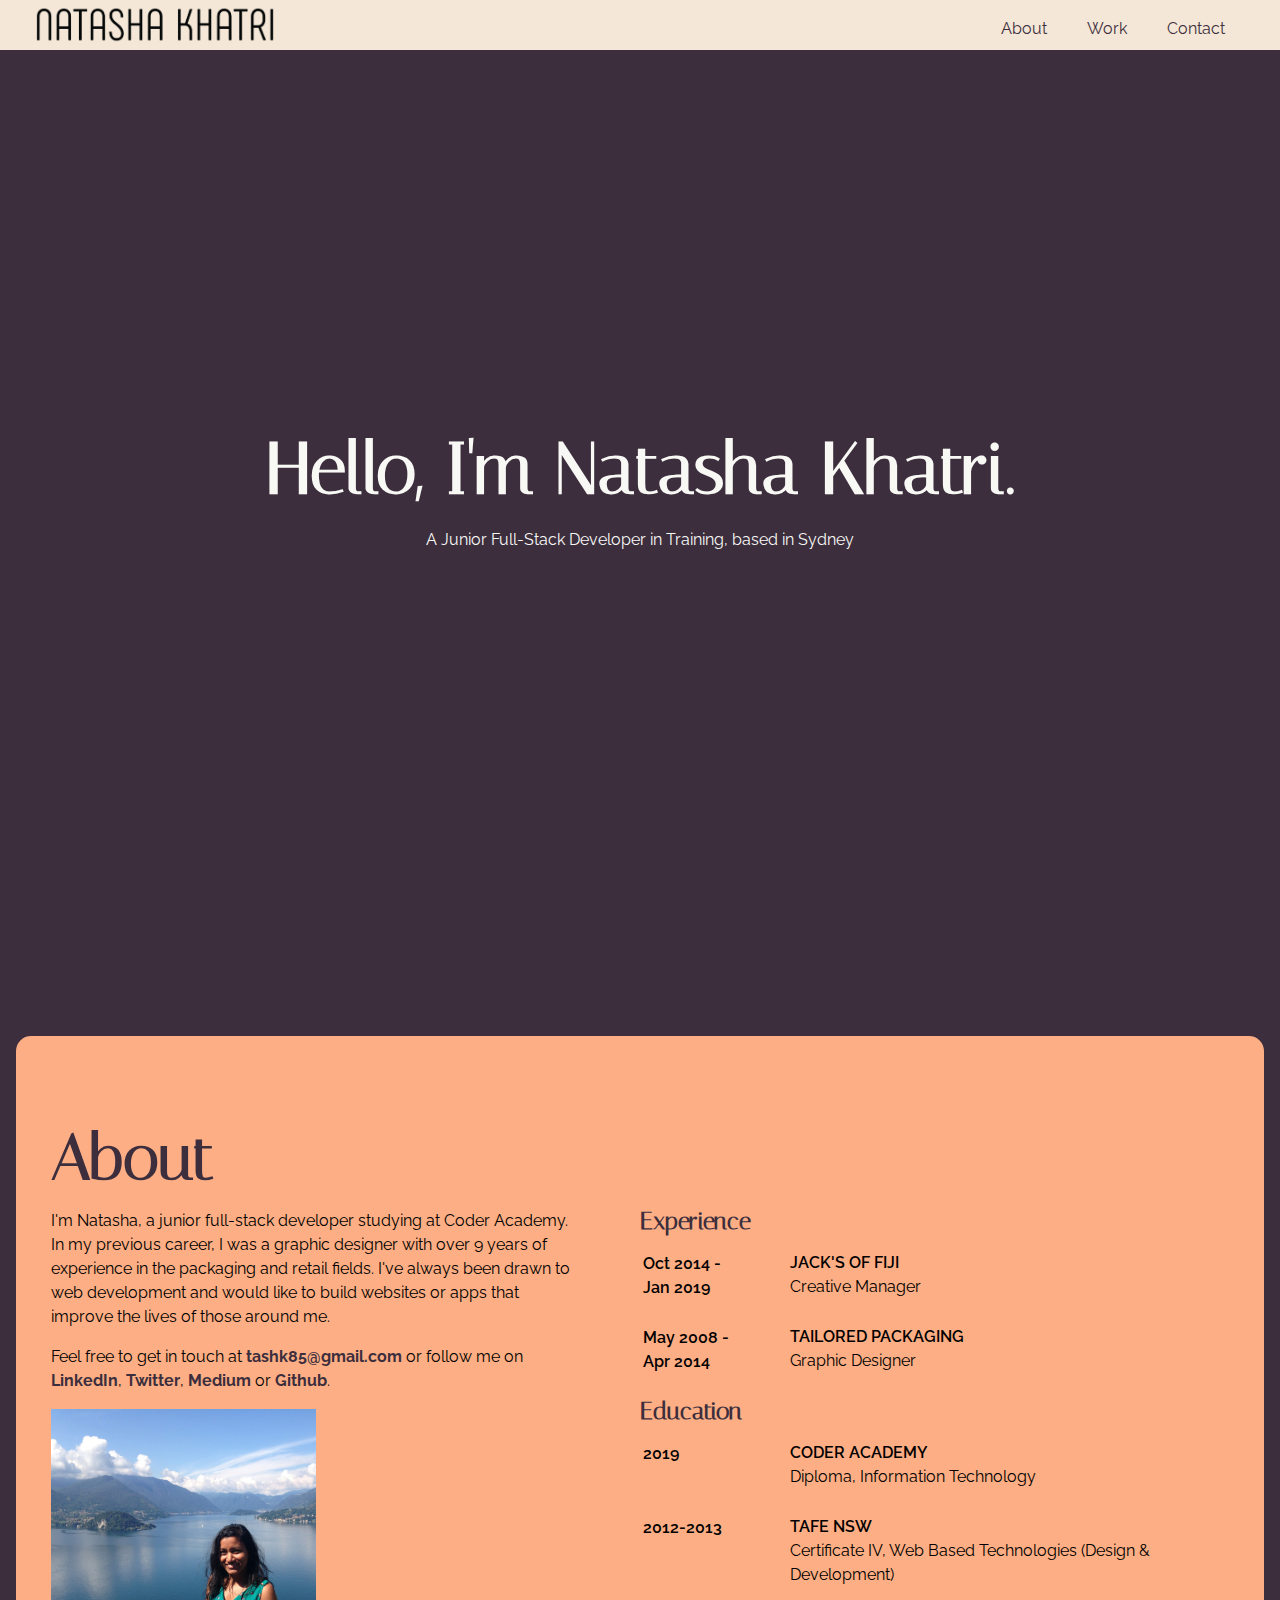
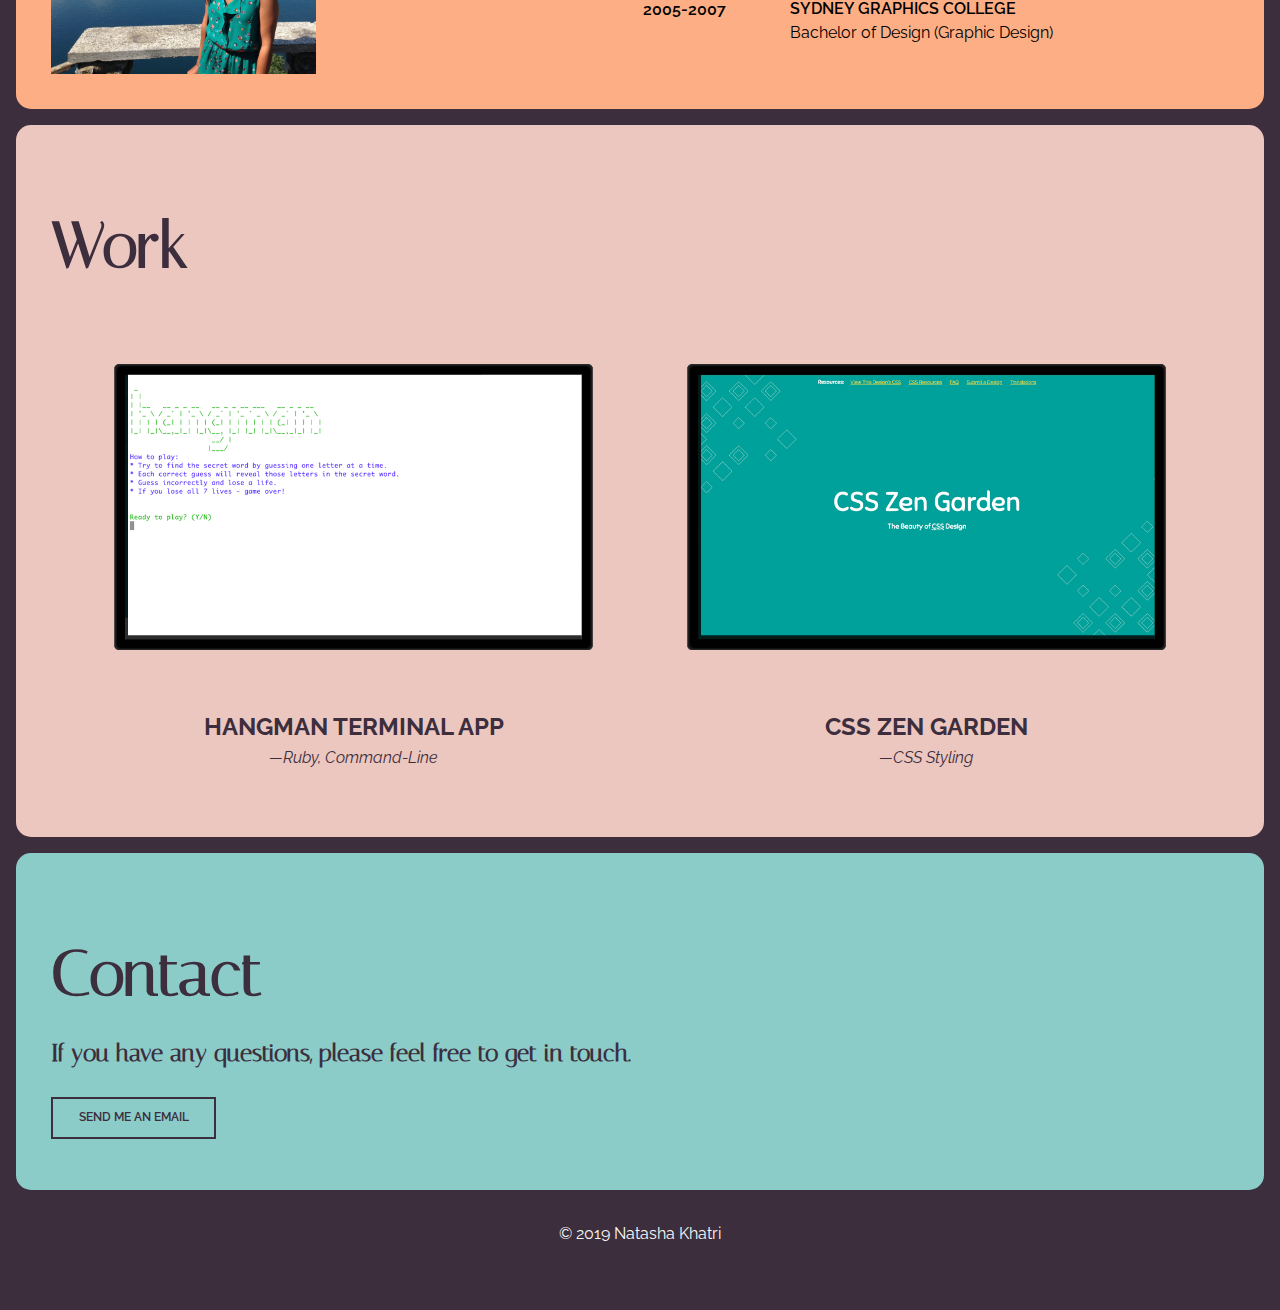
==== commit 5bc45d4b: "updated all content for pages and edited css for about section" ====
--- a/index.html
+++ b/index.html
@@ -26,7 +26,7 @@
                     <i class="fas fa-bars"></i>
                 </label>
                 <!-- Navigation Menu Links -->
-                <ul>
+                <ul role="navigation">
                     <li><a href="#about">About</a></li>
                     <li><a href="#work">Work</a></li>
                     <li><a href="#contact">Contact</a></li>
@@ -36,11 +36,11 @@
     </header>
     
     <!-- main content section -->
-    <main>
+    <main role="main">
         <!-- Main banner section -->
-        <section id="banner">
+        <section id="banner" role="banner">
             <div class="headline-text">
-                <h1>Hello, I'm Natasha.</h1>
+                <h1>Hello, I'm Natasha Khatri.</h1>
                 <p>A Junior Full-Stack Developer in Training, based in Sydney</p>
                 <div class="btn-main">
                     <a class="button" href="#contact">Contact Me</a>
@@ -49,22 +49,64 @@
         </section>
 
         <!-- About section -->
-        <section id="about">
+        <section id="about" role="article">
             <div class="heading">
                 <h2>About</h2>
             </div>
-            <div class="about-intro">
-                <p>Lorem ipsum dolor sit amet, an quod natum scripserit per, cu hinc interesset cum. Duo illum persequeris ad, pro in ferri maiestatis, mei in illud scriptorem. Mea ad modus utroque apeirian, pri ad harum ubique.</p>
-                <div class="image-container">
-                        <img src="" alt="" />
-                </div>
+            <div class="about-info">
+                <div class="about-intro">
+                        <p>I'm Natasha, a junior full-stack developer studying at Coder Academy. In my previous career, I was a graphic designer with over 9 years of experience in the packaging and retail fields. I've always been drawn to web development and would like to build websites or apps that improve the lives of those around me.</p>
+                        <p>Feel free to get in touch at <a href="mailto:tashk85@gmail.com" target="_blank">tashk85@gmail.com</a> or follow me on <a href="https://www.linkedin.com/in/natasha-khatri-57562442" target="_blank">LinkedIn</a>, <a href="https://twitter.com/tashk85" target="_blank">Twitter</a>, <a href="https://medium.com/@tashk85" target="_blank">Medium</a> or <a href="https://github.com/tashk85" target="_blank">Github</a>.</p>
+                        <div class="image-container">
+                                <img src="images/NK-Italy.jpg" alt="Natasha posing in front of Lake Como" />
+                        </div>
+                    </div>
+                    <div class="history-text">
+                        <h3>Experience</h3>
+                        <table>
+                                <thead>
+                                    <tr>
+                                        <th>Year</th>
+                                        <th>Work History</th>
+                                    </tr>
+                                </thead>
+                                <tbody>
+                                    <tr>
+                                        <td class="date">Oct 2014 - <br />Jan 2019</td>
+                                        <td class="study-info"><span class="school">Jack's of Fiji</span> <br /> Creative Manager</td>
+                                    </tr>
+                                    <tr>
+                                        <td class="date">May 2008 - <br />Apr 2014</td>
+                                        <td class="study-info"><span class="school">Tailored Packaging</span> <br /> Graphic Designer</td>
+                                    </tr>
+                                </tbody>
+                            </table>
+                        <h3>Education</h3>
+                        <table>
+                            <thead>
+                                <tr>
+                                    <th>Date of Study</th>
+                                    <th>Education</th>
+                                </tr>
+                            </thead>
+                            <tbody>
+                                <tr>
+                                    <td class="date">2019</td>
+                                    <td class="study-info"><span class="school">Coder Academy</span> <br /> Diploma, Information Technology</td>
+                                </tr>
+                                <tr>
+                                    <td class="date">2012-2013</td>
+                                    <td class="study-info"><span class="school">TAFE NSW</span> <br /> Certificate IV, Web Based Technologies (Design & Development)</td>
+                                </tr>
+                                <tr>
+                                    <td class="date">2005-2007</td>
+                                    <td class="study-info"><span class="school">Sydney Graphics College</span> <br /> Bachelor of Design (Graphic Design)</td>
+                                </tr>
+                            </tbody>
+                        </table>
+                    </div>
             </div>
-            <div class="history-text">
-                <h3>Work History</h3>
-                <p>Para</p>
-                <h3>Study History</h3>
-                <p>Para</p>
-            </div>
+            
         </section>
         
         <!-- Portfolio work section -->
@@ -106,32 +148,23 @@
                 <h2>Contact</h2>
             </div>
             <div>
-                <h3>Say hi!</h3>
+                <h3>If you have any questions, please feel free to get in touch.</h3>
                 <div class="btn-main">
-                    <a class="button" href="mailto:tashk85@gmail.com" target="_blank">Send Me A Message</a>
+                    <a class="button" href="mailto:tashk85@gmail.com" target="_blank">Send Me An Email</a>
                 </div>
-            </div>
-            
-            <div>
-                <ul>
-                    <li>Connect with me on LinkedIn</li>
-                    <li>Check out my repos on Github</li>
-                    <li>Follow me on Twitter</li>
-                    <li>Read some blog posts on Medium</li>
-                </ul>
             </div>
         </section>
     </main>
     
     <!-- footer section -->
-    <footer>
+    <footer role="contentinfo">
         <p>&copy; 2019 Natasha Khatri</p>
         <ul class="social" role="presentation">
             <li><a href="https://www.linkedin.com/in/natasha-khatri-57562442" target="_blank"><i class="fab fa-linkedin-in"></i></a></li>
             <li><a href="https://github.com/tashk85" target="_blank"><i class="fab fa-github"></i></a></li>
             <li><a href="https://twitter.com/tashk85" target="_blank"><i class="fab fa-twitter"></i></a></li>
             <li><a href="https://medium.com/@tashk85" target="_blank"><i class="fab fa-medium-m"></i></a></li>
-          </ul>
+        </ul>
     </footer>
 
 </body>
--- a/css/main.css
+++ b/css/main.css
@@ -1,8 +1,8 @@
-@import url("https://fonts.googleapis.com/css?family=Italiana|Nanum+Gothic:400,700");
+@import url("https://fonts.googleapis.com/css?family=Italiana|Raleway:400,700");
 /*Color Variables*/
 /************** Universal Styles **************/
 html {
-  font-family: "Nanum Gothic", sans-serif;
+  font-family: "Raleway", sans-serif;
   font-size: 16px;
   box-sizing: border-box;
 }
@@ -11,6 +11,7 @@
   width: 100%;
   min-width: 320px;
   background-color: #3C2E3D;
+  padding-top: 50px;
 }
 
 ul {
@@ -27,7 +28,7 @@
 }
 
 h1 {
-  font-size: 2rem;
+  font-size: 2.5rem;
   font-weight: 800;
   line-height: 1.1;
   padding-bottom: 1.25rem;
@@ -42,7 +43,8 @@
 
 h3 {
   font-size: 1.5rem;
-  line-height: 1.8;
+  line-height: 1;
+  padding: 1rem 0;
   margin: 0;
   color: #3C2E3D;
 }
@@ -56,6 +58,8 @@
 
 p {
   margin: 0;
+  padding-bottom: 1rem;
+  line-height: 1.5;
 }
 
 /* heading sizes for screens above 768px */
@@ -65,7 +69,7 @@
   }
 
   h2 {
-    font-size: 6rem;
+    font-size: 4rem;
   }
 }
 .image-container {
@@ -83,6 +87,7 @@
 .button {
   display: inline-block;
   font-size: 0.75rem;
+  font-weight: 600;
   border: 2px solid #3C2E3D;
   color: #3C2E3D;
   padding: 0.75rem 1.6rem;
@@ -91,7 +96,7 @@
   text-transform: uppercase;
   cursor: pointer;
 }
-.button:hover {
+.button:hover, .button:focus {
   background-color: #3C2E3D;
   color: white;
   transition: all 0.75s ease-in-out 0s;
@@ -125,6 +130,7 @@
 }
 .navBar ul {
   margin: 0;
+  margin-right: 2.1875rem;
   margin-left: auto;
   list-style-type: none;
   display: flex;
@@ -139,8 +145,9 @@
   text-decoration: none;
   transition: all 0.5s ease;
 }
-.navBar a:hover {
+.navBar a:hover, .navBar a:focus {
   color: #FDAE84;
+  text-decoration: underline;
 }
 
 #menu-toggle {
@@ -151,7 +158,7 @@
   display: none;
 }
 
-/* Navigation menu for screens up to 768px wide */
+/* Navigation menu for screens below 768px wide */
 @media screen and (max-width: 768px) {
   nav ul {
     background-color: #F4E7D7;
@@ -168,12 +175,6 @@
   nav ul:last-child {
     border-bottom: 2px solid #3C2E3D;
   }
-  nav ul a {
-    color: #3C2E3D;
-  }
-  nav ul a:hover {
-    background-color: #FDAE84;
-  }
 
   #menu-toggle:checked ~ ul {
     opacity: 1;
@@ -198,22 +199,17 @@
   }
 }
 /************** main content **************/
-/* main tag styling to avoid hiding headings under nav menu */
-main :target::before {
-  content: "";
-  display: block;
-  height: 50px;
-  /* fixed header height*/
-  margin: -50px 0 0;
-  /* negative fixed header height */
-}
-
 #about, #work, #contact {
   padding: 1.5rem;
   border-radius: 15px;
   margin: 1rem;
 }
-
+#about h2, #work h2, #contact h2 {
+  margin-top: 51px;
+  /* padding to avoid hiding headings under nav menu */
+}
+
+/* section styling on screens more than 768px wide */
 @media only screen and (min-width: 768px) {
   #about, #work, #contact {
     padding: 2.2rem;
@@ -236,7 +232,11 @@
   text-align: center;
   color: #F8F8F5;
 }
-
+.headline-text p {
+  padding-bottom: 1rem;
+}
+
+/* banner styles on screens more than 768px wide */
 @media only screen and (min-width: 768px) {
   #banner {
     padding: 2.2rem;
@@ -244,13 +244,70 @@
 }
 /************** about section **************/
 #about {
-  height: 100vh;
+  height: 100%;
   background-color: #FDAE84;
 }
 #about h3 {
   padding-top: 2rem;
 }
 
+.about-intro a {
+  color: #3C2E3D;
+  text-decoration: none;
+  font-weight: 700;
+}
+.about-intro a:hover {
+  text-decoration: underline;
+}
+.about-intro .image-container {
+  width: 50%;
+}
+
+.history-text table {
+  width: 100%;
+}
+.history-text thead {
+  display: none;
+}
+.history-text tr, .history-text td {
+  vertical-align: top;
+  height: 4rem;
+}
+.history-text td {
+  line-height: 1.5;
+}
+.history-text .study-info {
+  padding: 0 0 0.5rem 2rem;
+}
+.history-text .date {
+  font-weight: 600;
+  width: 7rem;
+}
+.history-text .school {
+  font-weight: 600;
+  text-transform: uppercase;
+}
+
+/* about styles on screens more than 800px wide */
+@media only screen and (min-width: 800px) {
+  #about h3 {
+    padding-top: 0;
+  }
+
+  .about-info {
+    display: flex;
+    flex-wrap: wrap;
+    justify-content: space-between;
+  }
+
+  .about-intro {
+    width: 45%;
+  }
+
+  .history-text {
+    width: 50%;
+  }
+}
 /************** work section **************/
 #work {
   background-color: #ECC7C0;
@@ -271,7 +328,23 @@
   text-decoration: none;
 }
 #work .works-column {
-  margin: 1rem;
+  padding: 1rem;
+  transition: all 0.75s ease-in-out 0s;
+  -webkit-transition: all 0.75s ease-in-out 0s;
+  color: #000;
+}
+#work .works-column:hover {
+  cursor: pointer;
+  background-color: #F4E7D7;
+  transition: all 0.75s ease-in-out 0s;
+  -webkit-transition: all 0.75s ease-in-out 0s;
+  color: #000;
+  text-decoration: underline;
+}
+#work .works-column:hover .image-container {
+  filter: grayscale(100%);
+  transition: all 0.75s ease-in-out 0s;
+  -webkit-transition: all 0.75s ease-in-out 0s;
 }
 
 .works-overlay {
@@ -279,14 +352,23 @@
   width: 100%;
   text-align: center;
 }
+.works-overlay h3 {
+  font-family: "Raleway", sans-serif;
+  text-transform: uppercase;
+  padding-bottom: 0.4rem;
+}
 .works-overlay p {
   color: #3C2E3D;
   font-style: italic;
 }
 
+/* work styles on screens more than 700px wide */
 @media only screen and (min-width: 700px) {
   .works-row a {
     width: 50%;
+  }
+  .works-row a:focus {
+    text-decoration: underline;
   }
 }
 /************** works project pages **************/
@@ -296,46 +378,67 @@
   margin: 1rem;
 }
 
+/* project padding on screens more than 768px wide */
 @media only screen and (min-width: 768px) {
   .project-text, .project-images {
     padding: 2.2rem;
   }
 }
-.head-image {
-  height: 20rem;
-  background-size: cover;
-  background-position: top;
-  background-repeat: no-repeat;
-}
-.head-image.hangman {
-  background: url("../images/hangman_terminal_app.png");
-}
-.head-image.css_zen {
-  background: url("../images/css_zen_home.png");
-}
-
 .project-text {
   background-color: #DAE9E4;
 }
 .project-text ul {
   padding-left: 1.5rem;
+  line-height: 1.5;
+  margin: 0;
 }
 
 .project-images {
   display: flex;
+  justify-content: center;
+  align-items: flex-start;
   flex-wrap: wrap;
   background-color: #ECC7C0;
 }
 .project-images .image-container {
-  flex: 100%;
-  max-width: 100%;
-  padding: 0.25rem;
-}
-
+  display: block;
+  margin: 0 auto;
+  padding: 0.75rem 0;
+}
+
+/* project styles on screens more than 768px wide */
+@media only screen and (min-width: 768px) {
+  .project-text h2 {
+    font-size: 4rem;
+  }
+  .project-text h3 {
+    padding-top: 0;
+  }
+
+  .text-container {
+    display: flex;
+    justify-content: space-between;
+    padding-top: 1.5rem;
+  }
+  .text-container .text-left {
+    width: 55%;
+  }
+  .text-container .text-right {
+    width: 35%;
+  }
+
+  .project-images .image-container {
+    width: 48%;
+    justify-content: space-between;
+  }
+}
 /************** contact section **************/
 #contact {
   background-color: #8BCBC8;
 }
+#contact ul {
+  list-style-type: none;
+}
 
 /************** footer styling **************/
 footer {
@@ -355,9 +458,10 @@
   list-style-type: none;
 }
 footer .social li a {
+  font-size: 1.5rem;
   color: #F8F8F5;
 }
-footer .social li a:hover {
+footer .social li a:hover, footer .social li a:focus {
   color: #FDAE84;
   transition: all 0.5s ease;
 }
